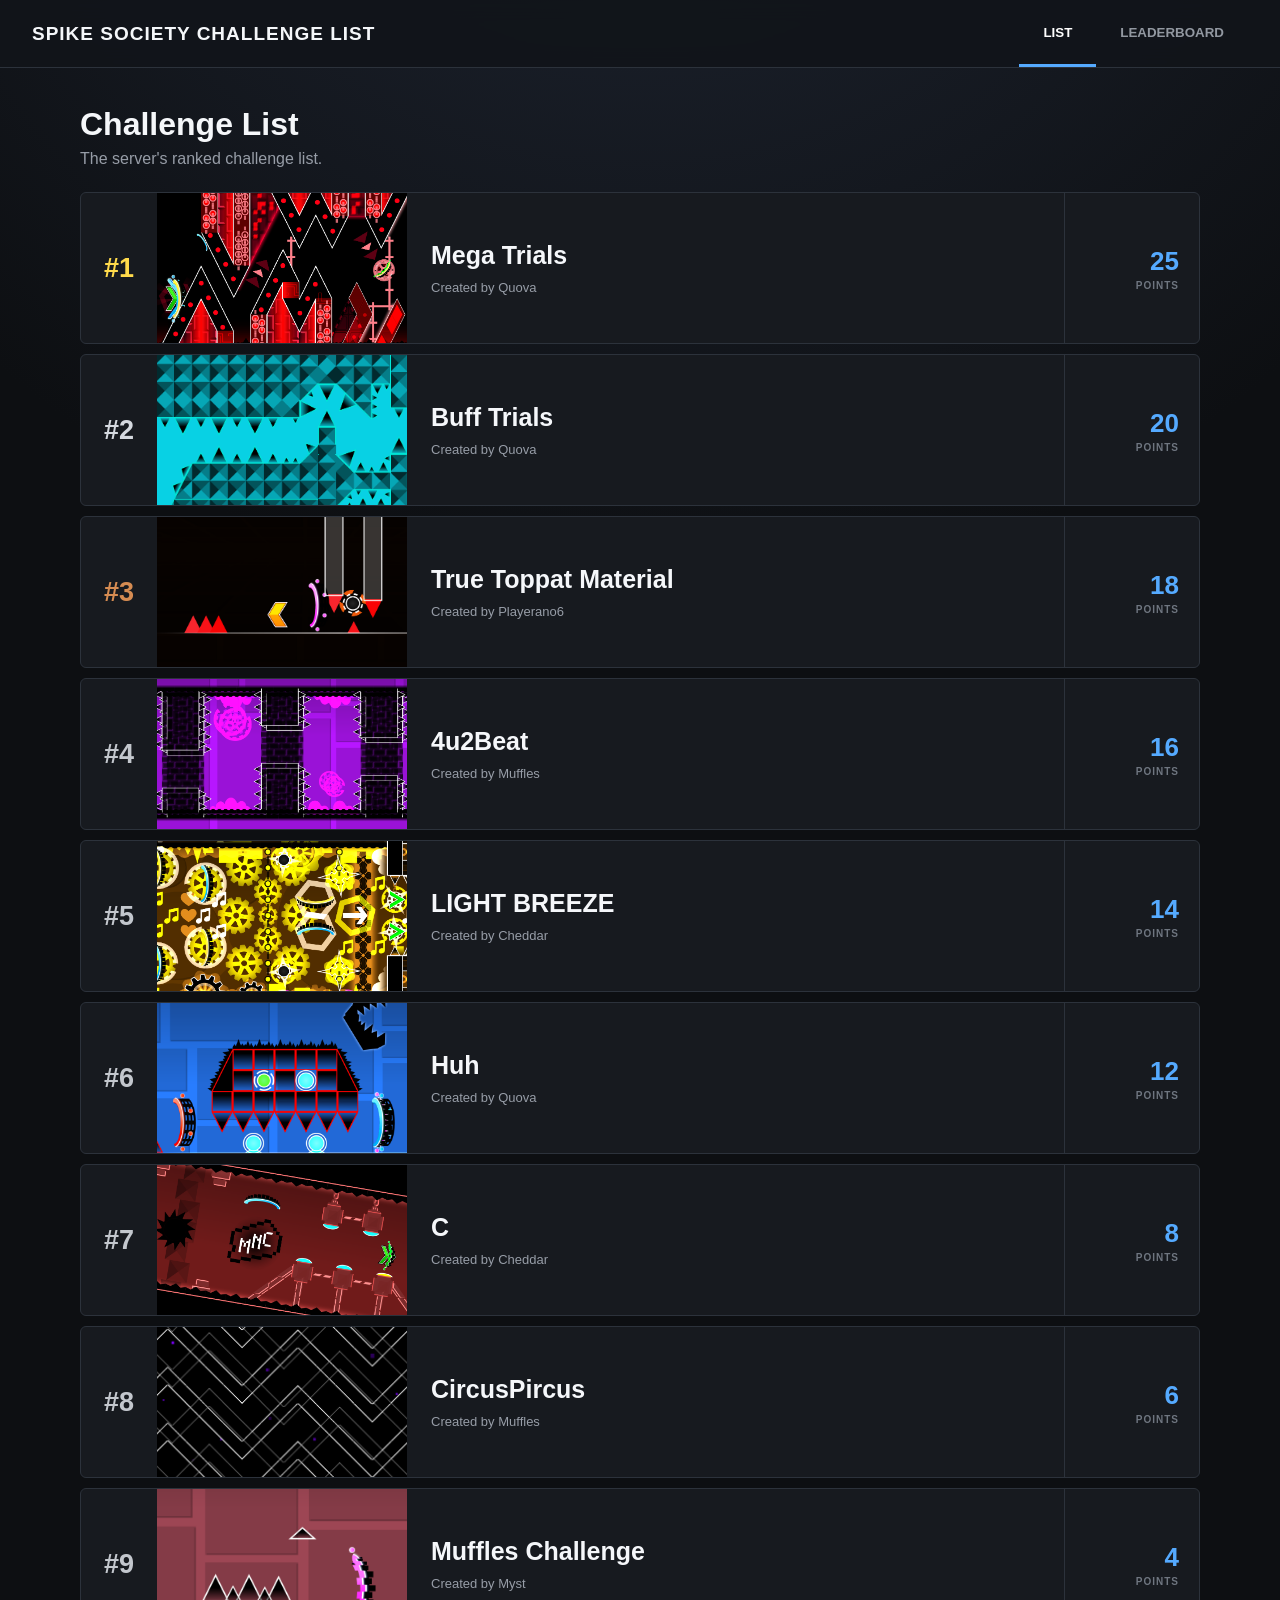
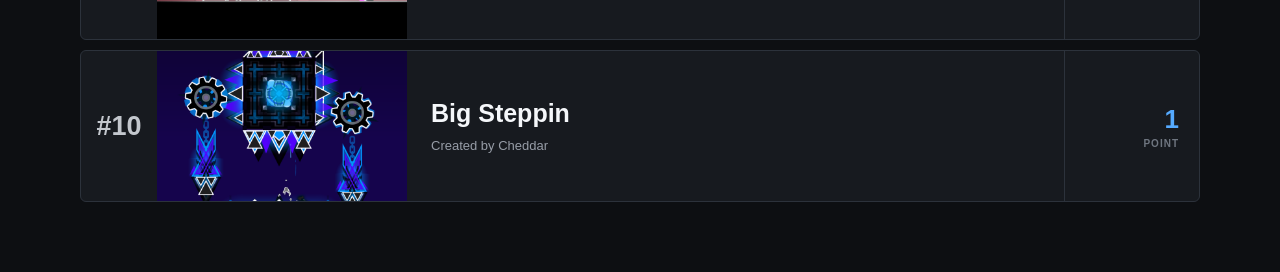
==== index.html @ 2d54a927 "loll" ====
<!DOCTYPE html>
<html lang="en">
<head>
  <meta charset="UTF-8">
  <meta name="viewport" content="width=device-width, initial-scale=1.0">
  <title>Spike Society Challenge List</title>
  <link rel="stylesheet" href="style.css">
</head>
<body>
<header class="topbar">
  <div class="brand">SPIKE SOCIETY CHALLENGE LIST</div>
  <nav class="tabs">
    <button class="nav-button active" data-page="list">LIST</button>
    <button class="nav-button" data-page="leaderboard">LEADERBOARD</button>
  </nav>
</header>
<main>
  <section id="list-page" class="page active-page">
    <div class="page-header">
      <h1>Challenge List</h1>
      <p>The server's ranked challenge list.</p>
    </div>
    <div id="level-list"></div>
  </section>
  <section id="leaderboard-page" class="page">
    <div class="page-header">
      <h1>Leaderboard</h1>
      <p>Points are calculated automatically from completed challenges.</p>
    </div>
    <div id="player-list" class="leaderboard"></div>
  </section>
</main>
<script src="script.js"></script>
</body>
</html>
---- style.css ----
*{box-sizing:border-box}
:root{--background:#0d0f12;--panel:#171a1f;--panel-hover:#1e2229;--panel-light:#20242b;--border:#2c323b;--border-light:#3a414c;--text:#f5f7fa;--muted:#979da7;--muted-dark:#6f7680;--blue:#55aaff;--gold:#ffda4b;--silver:#d5d9df;--bronze:#d68c52}
html{min-height:100%;background:var(--background)}
body{margin:0;min-height:100vh;color:var(--text);background:radial-gradient(circle at 50% -20%,#202735 0,transparent 42%),var(--background);font-family:Arial,Helvetica,sans-serif}
.topbar{height:68px;padding:0 32px;position:sticky;top:0;z-index:100;display:flex;align-items:center;justify-content:space-between;background:rgba(18,21,26,.97);border-bottom:1px solid var(--border);backdrop-filter:blur(10px)}
.brand{font-size:19px;font-weight:900;letter-spacing:1px}
.tabs{height:100%;display:flex}
.nav-button{height:100%;padding:0 24px;border:0;border-bottom:3px solid transparent;background:transparent;color:#9298a1;font-weight:800;cursor:pointer}
.nav-button:hover{color:#fff}.nav-button.active{color:#fff;border-bottom-color:var(--blue)}
main{width:min(1120px,calc(100% - 30px));margin:0 auto;padding:38px 0 60px}
.page{display:none}.page.active-page{display:block}
.page-header{margin:0 0 24px}.page-header h1{margin:0;font-size:32px}.page-header p{margin:7px 0 0;color:var(--muted)}

.level-card{min-height:150px;margin-bottom:10px;display:grid;grid-template-columns:76px 250px minmax(0,1fr) 135px;align-items:stretch;overflow:hidden;border:1px solid var(--border);border-radius:6px;background:var(--panel);color:inherit;text-decoration:none;transition:transform .12s ease,background .12s ease,border-color .12s ease}
.level-card:hover{transform:translateX(3px);background:var(--panel-hover);border-color:var(--border-light)}
.level-rank{display:flex;align-items:center;justify-content:center;font-size:27px;font-weight:900;color:#c3c7cd}
.level-card.rank-1 .level-rank{color:var(--gold)}.level-card.rank-2 .level-rank{color:var(--silver)}.level-card.rank-3 .level-rank{color:var(--bronze)}
.level-image-wrap{width:250px;height:150px;background:#090a0c;overflow:hidden}
.level-image{width:100%;height:100%;display:block;object-fit:cover;object-position:center}
.level-info{min-width:0;padding:20px 24px;display:flex;flex-direction:column;justify-content:center}
.level-name{margin-bottom:10px;font-size:25px;font-weight:900;overflow-wrap:anywhere}
.level-creator{color:var(--muted);font-size:13px}
.level-side{padding:18px 20px;display:flex;align-items:center;justify-content:flex-end;border-left:1px solid var(--border)}
.level-points{text-align:right;color:var(--blue);font-size:26px;font-weight:900}
.level-points span{display:block;margin-top:3px;color:var(--muted-dark);font-size:10px;letter-spacing:1px}

.leaderboard{overflow:hidden;border:1px solid var(--border);border-radius:6px}
.player-card{min-height:76px;padding:0 24px;display:grid;grid-template-columns:78px 1fr auto;gap:12px;align-items:center;background:var(--panel);border-bottom:1px solid var(--border)}
.player-card:last-child{border-bottom:0}.player-card:hover{background:var(--panel-hover)}
.player-rank{font-size:22px;font-weight:900;color:#adb2ba}
.player-card:nth-child(1) .player-rank{color:var(--gold)}.player-card:nth-child(2) .player-rank{color:var(--silver)}.player-card:nth-child(3) .player-rank{color:var(--bronze)}
.player-name{font-size:19px;font-weight:800}.player-points{color:var(--blue);font-size:17px;font-weight:900}

.back-arrow{width:44px;height:44px;display:flex;align-items:center;justify-content:center;border:1px solid var(--border);border-radius:50%;color:white;background:var(--panel);text-decoration:none;font-size:26px;font-weight:700;transition:background .15s,transform .15s,border-color .15s}
.back-arrow:hover{background:var(--panel-light);border-color:var(--border-light);transform:translateX(-2px)}
.detail-brand{position:absolute;left:50%;transform:translateX(-50%)}.header-spacer{width:44px}

.detail-hero{min-height:160px;display:grid;grid-template-columns:80px 260px minmax(0,1fr) 135px;align-items:stretch;margin-bottom:14px;overflow:hidden;background:var(--panel);border:1px solid var(--border);border-radius:7px}
.detail-rank{display:flex;align-items:center;justify-content:center;font-size:31px;font-weight:900;color:#c3c7cd}
.detail-thumbnail-wrap{width:260px;height:160px;overflow:hidden;background:#08090b}.detail-thumbnail{width:100%;height:100%;display:block;object-fit:cover;object-position:center}
.detail-title-area{min-width:0;padding:24px 26px;display:flex;flex-direction:column;justify-content:center}.detail-title-area h1{margin:0;font-size:31px;overflow-wrap:anywhere}
.detail-creator{margin-top:9px;color:var(--muted);font-size:14px}.detail-creator strong{color:#d7dbe1}
.detail-points{padding:20px;display:flex;flex-direction:column;align-items:flex-end;justify-content:center;border-left:1px solid var(--border);color:var(--blue);font-size:30px;font-weight:900}
.detail-points span{margin-top:4px;color:var(--muted-dark);font-size:10px;letter-spacing:1px}

.detail-grid{display:grid;grid-template-columns:minmax(0,1.8fr) minmax(260px,.75fr);gap:14px}
.video-panel,.info-panel,.victors-panel{background:var(--panel);border:1px solid var(--border);border-radius:7px;overflow:hidden}
.panel-title{min-height:50px;padding:0 18px;display:flex;align-items:center;border-bottom:1px solid var(--border);color:#b6bbc3;font-size:12px;font-weight:900;letter-spacing:1.1px}
.verification-video{position:relative;width:100%;aspect-ratio:16/9;background:#000}
.verification-video iframe{position:absolute;inset:0;width:100%;height:100%;border:0}
.verification-video.no-video{display:flex;align-items:center;justify-content:center;text-align:center;color:var(--muted)}
.verification-video.no-video strong{display:block;color:#c6cad0;font-size:18px}.verification-video.no-video span{display:block;margin-top:7px;font-size:12px}
.youtube-button{min-height:48px;display:flex;align-items:center;justify-content:center;background:#1f232a;color:#ff6565;text-decoration:none;font-size:12px;font-weight:900;letter-spacing:.6px;border-top:1px solid var(--border)}
.youtube-button:hover{background:#272c34}

.info-row{padding:17px 18px;border-bottom:1px solid #292e35}.info-row:last-child{border-bottom:0}
.info-label{margin-bottom:6px;color:var(--muted-dark);font-size:10px;font-weight:900;letter-spacing:1px}
.info-value{color:#e6e9ed;font-size:16px;font-weight:700}.level-id-value{font-family:Consolas,Monaco,monospace}.blue-value{color:var(--blue)}

.victors-panel{margin-top:14px}.victors-title{justify-content:space-between}
.victor-count{min-width:26px;height:26px;padding:0 8px;display:inline-flex;align-items:center;justify-content:center;border-radius:20px;background:#242a32;color:var(--blue);font-size:12px}
.victor-row{min-height:62px;padding:0 20px;display:grid;grid-template-columns:56px 1fr;align-items:center;border-bottom:1px solid #292e35}
.victor-row:last-child{border-bottom:0}.victor-row:hover{background:var(--panel-hover)}
.victor-rank{color:var(--muted);font-size:14px;font-weight:800}.victor-name{font-size:16px;font-weight:700}.no-victors{padding:25px;color:var(--muted)}
.loading-message{padding:30px;color:var(--muted);text-align:center}.error-message{padding:20px;color:#ff98a5;background:#391b21;border:1px solid #6c3039;border-radius:6px}.error-message a{color:white}

@media (max-width:760px){
  .topbar{padding:0 14px}.brand{font-size:13px}.detail-brand{font-size:12px}.nav-button{padding:0 11px;font-size:12px}
  main{width:min(100% - 18px,1120px);padding-top:24px}
  .level-card{min-height:105px;grid-template-columns:48px 125px minmax(0,1fr)}
  .level-rank{font-size:18px}.level-image-wrap{width:125px;height:105px}.level-info{padding:10px 12px}.level-name{margin-bottom:6px;font-size:17px}.level-creator{font-size:11px}
  .level-side{grid-column:1/-1;min-height:42px;padding:7px 12px;border-left:0;border-top:1px solid var(--border)}.level-points{font-size:15px}.level-points span{display:inline;margin-left:4px}
  .player-card{grid-template-columns:52px 1fr auto;padding:0 12px}
  .detail-hero{grid-template-columns:48px 125px minmax(0,1fr);min-height:110px}
  .detail-rank{font-size:19px}.detail-thumbnail-wrap{width:125px;height:110px}.detail-title-area{padding:10px 12px}.detail-title-area h1{font-size:19px}.detail-creator{font-size:11px}
  .detail-points{grid-column:1/-1;min-height:48px;padding:8px 14px;flex-direction:row;gap:6px;align-items:center;justify-content:flex-end;border-left:0;border-top:1px solid var(--border);font-size:17px}.detail-points span{margin:0}
  .detail-grid{grid-template-columns:1fr}.victor-row{grid-template-columns:48px 1fr}
}
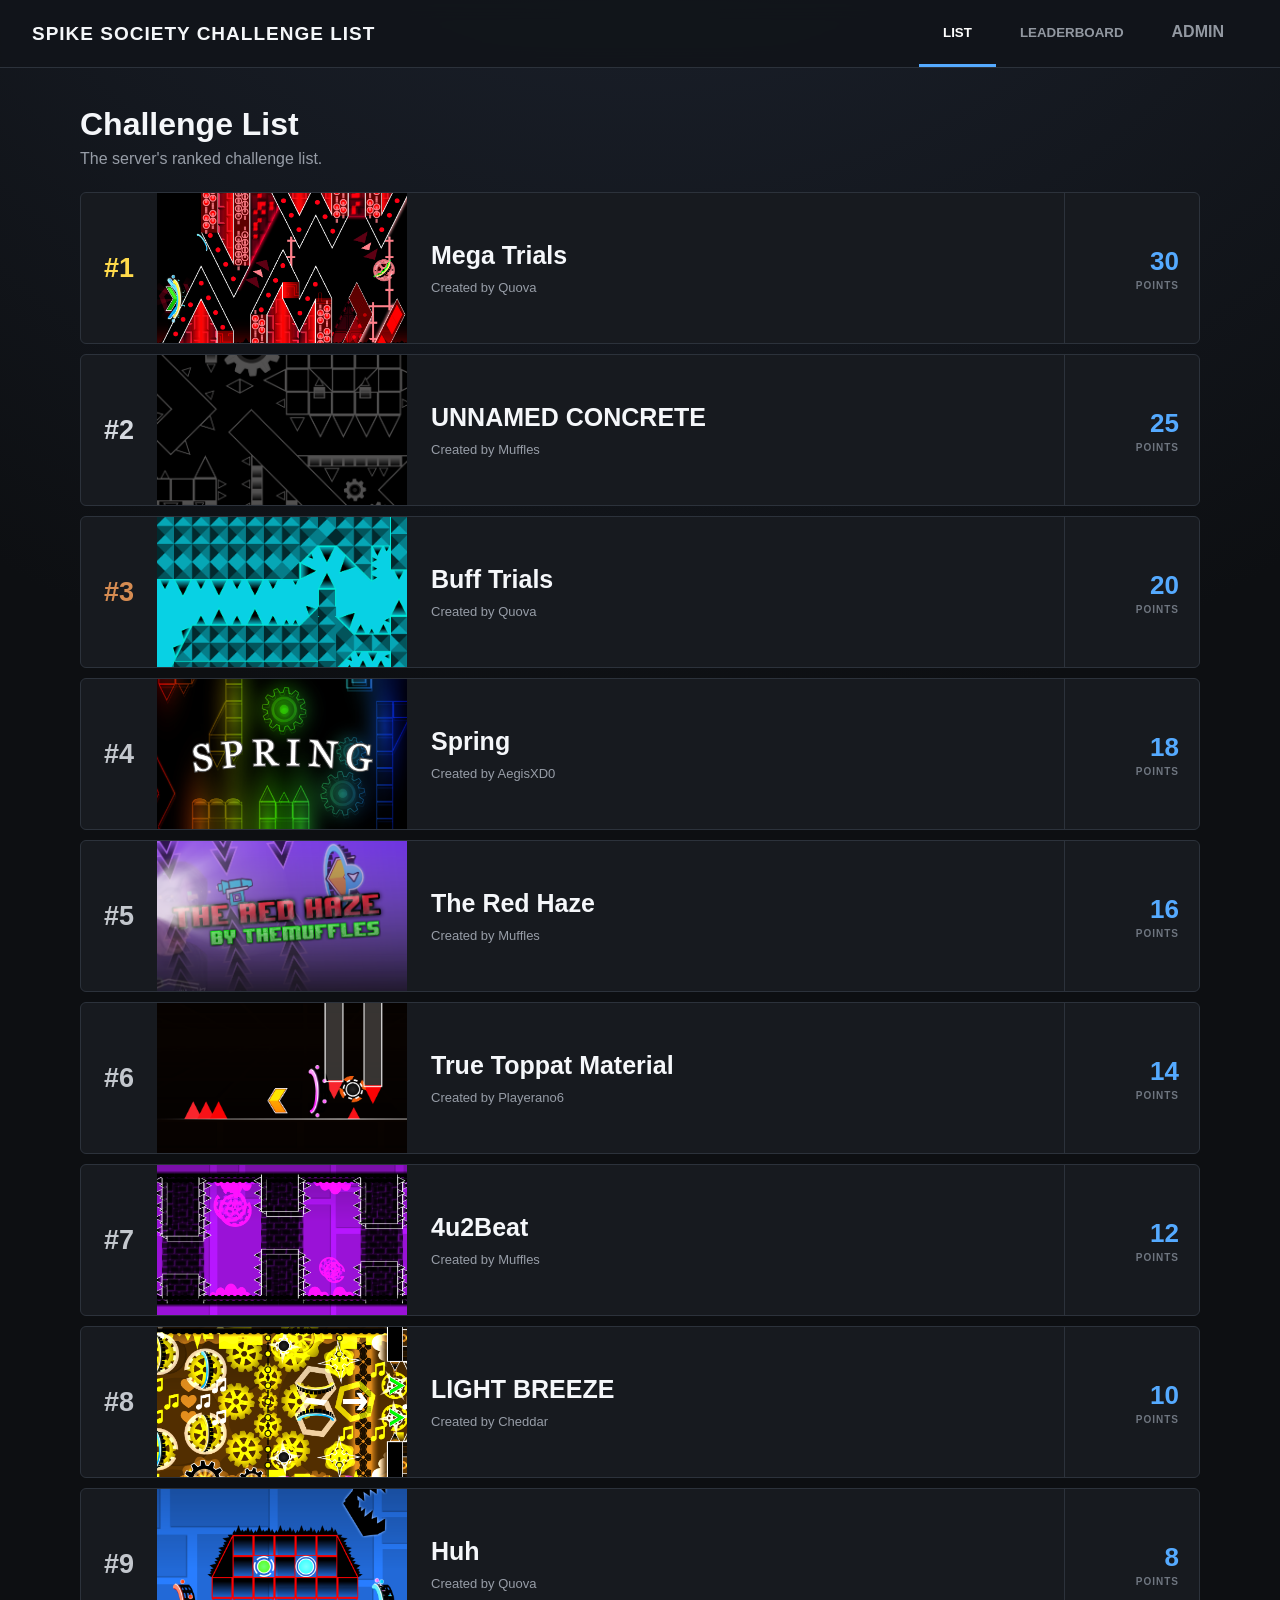
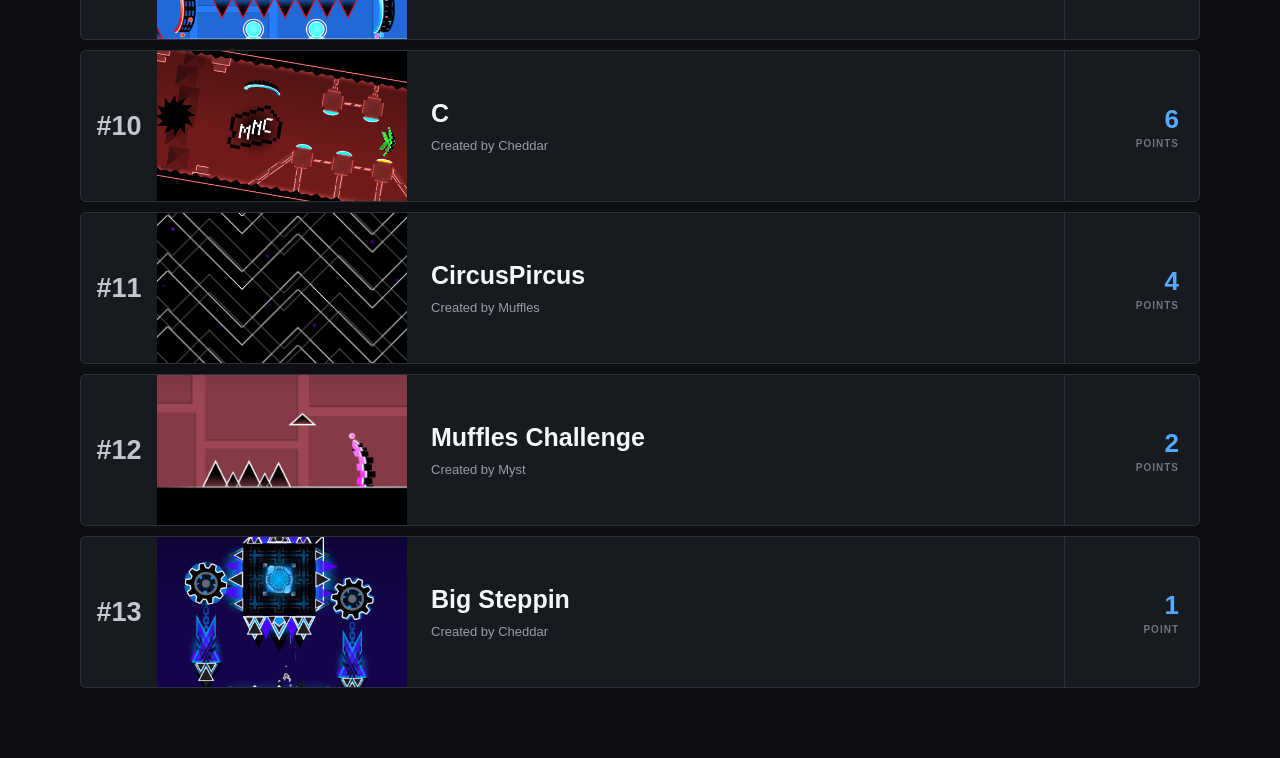
==== commit ea846d2e: "xdd" ====
--- a/index.html
+++ b/index.html
@@ -12,6 +12,7 @@
   <nav class="tabs">
     <button class="nav-button active" data-page="list">LIST</button>
     <button class="nav-button" data-page="leaderboard">LEADERBOARD</button>
+    <a class="nav-button admin-nav" href="admin.html">ADMIN</a>
   </nav>
 </header>
 <main>
--- a/style.css
+++ b/style.css
@@ -77,3 +77,5 @@
   .detail-points{grid-column:1/-1;min-height:48px;padding:8px 14px;flex-direction:row;gap:6px;align-items:center;justify-content:flex-end;border-left:0;border-top:1px solid var(--border);font-size:17px}.detail-points span{margin:0}
   .detail-grid{grid-template-columns:1fr}.victor-row{grid-template-columns:48px 1fr}
 }
+
+.admin-nav{display:flex;align-items:center;text-decoration:none}.admin-nav:hover{color:#fff}
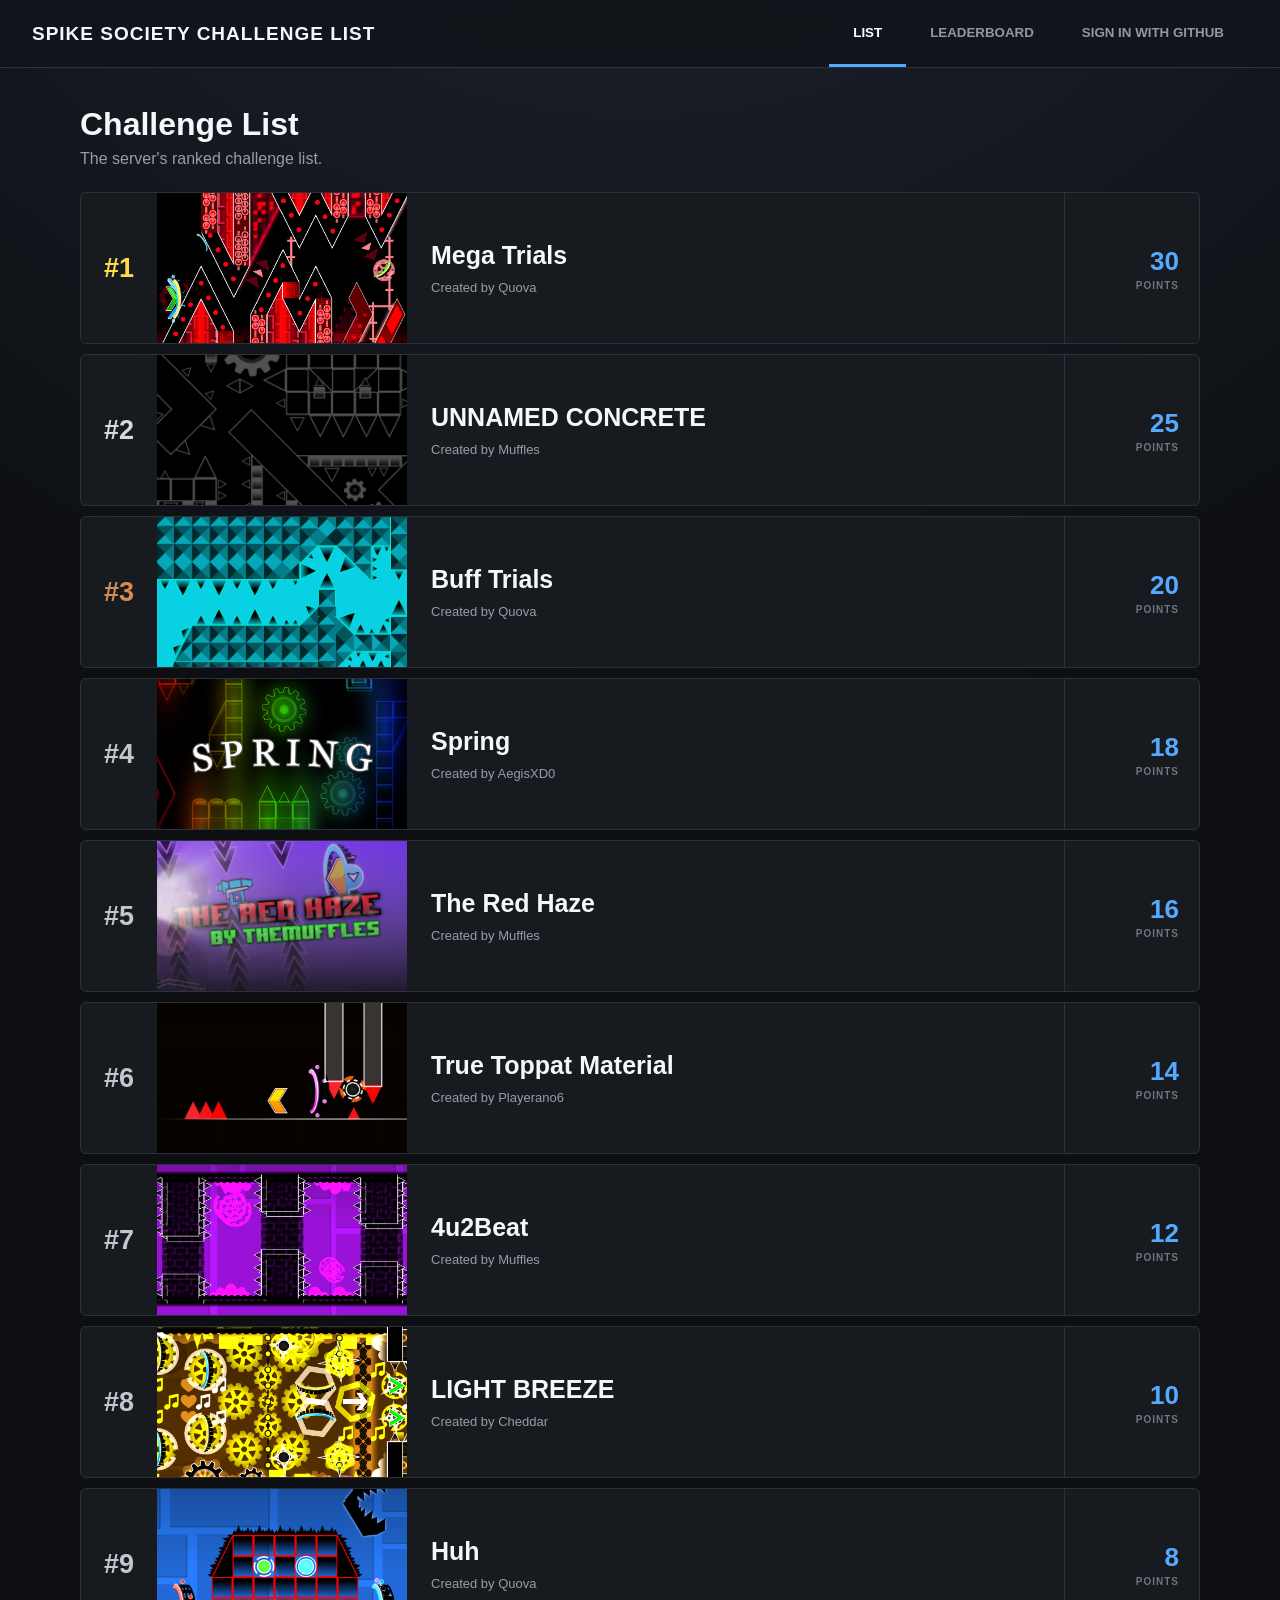
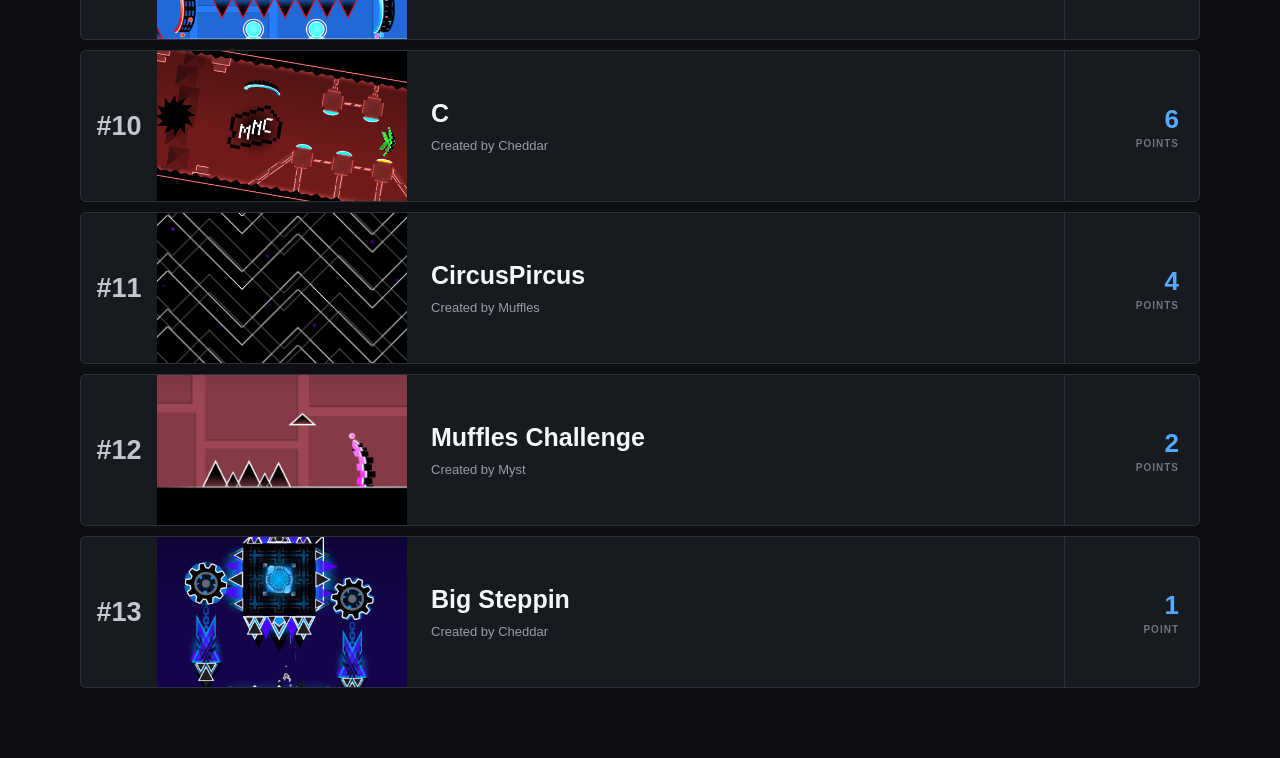
==== commit d22a13da: "xdd22" ====
--- a/index.html
+++ b/index.html
@@ -12,7 +12,7 @@
   <nav class="tabs">
     <button class="nav-button active" data-page="list">LIST</button>
     <button class="nav-button" data-page="leaderboard">LEADERBOARD</button>
-    <a class="nav-button admin-nav" href="admin.html">ADMIN</a>
+    <button id="mod-auth-button" class="nav-button admin-nav" type="button">SIGN IN WITH GITHUB</button>
   </nav>
 </header>
 <main>
@@ -31,6 +31,8 @@
     <div id="player-list" class="leaderboard"></div>
   </section>
 </main>
+<script src="auth-config.js"></script>
+<script src="auth.js"></script>
 <script src="script.js"></script>
 </body>
 </html>
--- a/style.css
+++ b/style.css
@@ -79,3 +79,6 @@
 }
 
 .admin-nav{display:flex;align-items:center;text-decoration:none}.admin-nav:hover{color:#fff}
+.mod-user{display:flex;align-items:center;gap:8px}
+.mod-avatar{width:24px;height:24px;border-radius:50%;border:1px solid var(--border-light)}
+.mod-denied{color:#ff98a5!important}
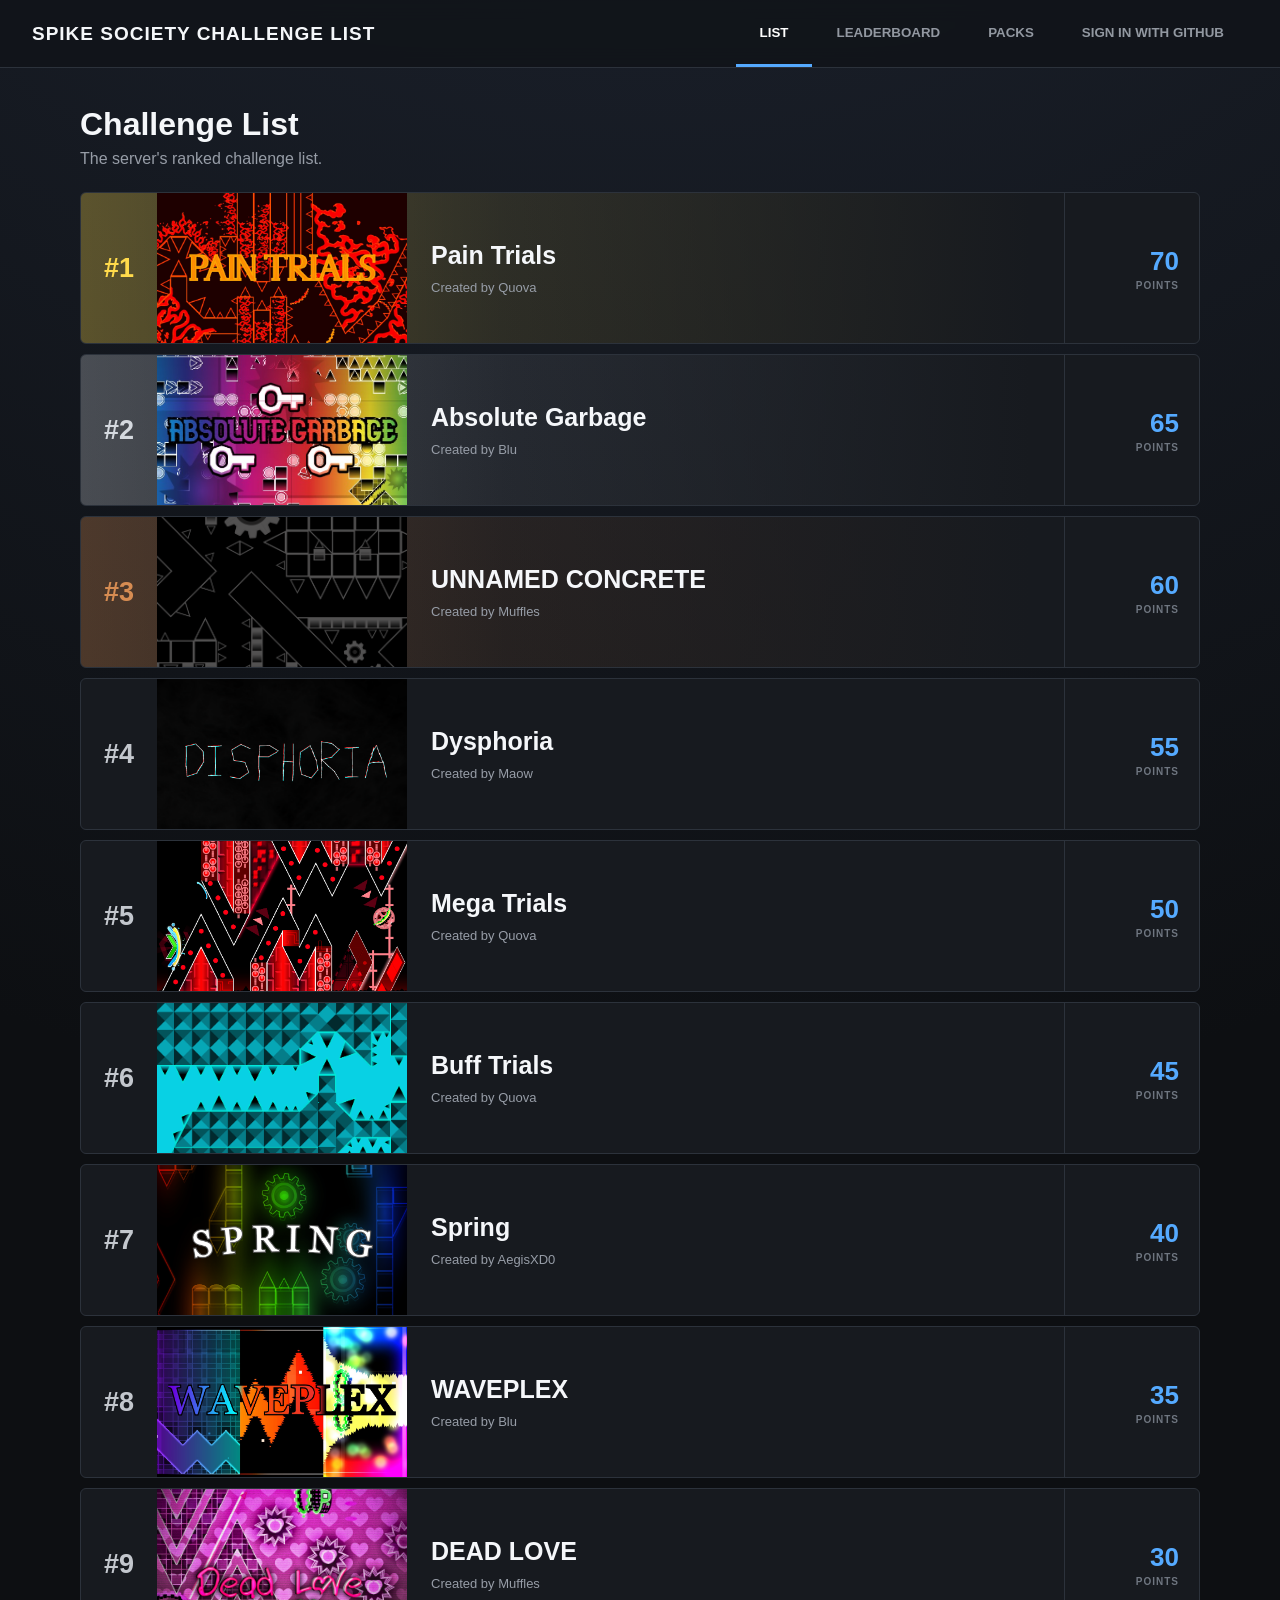
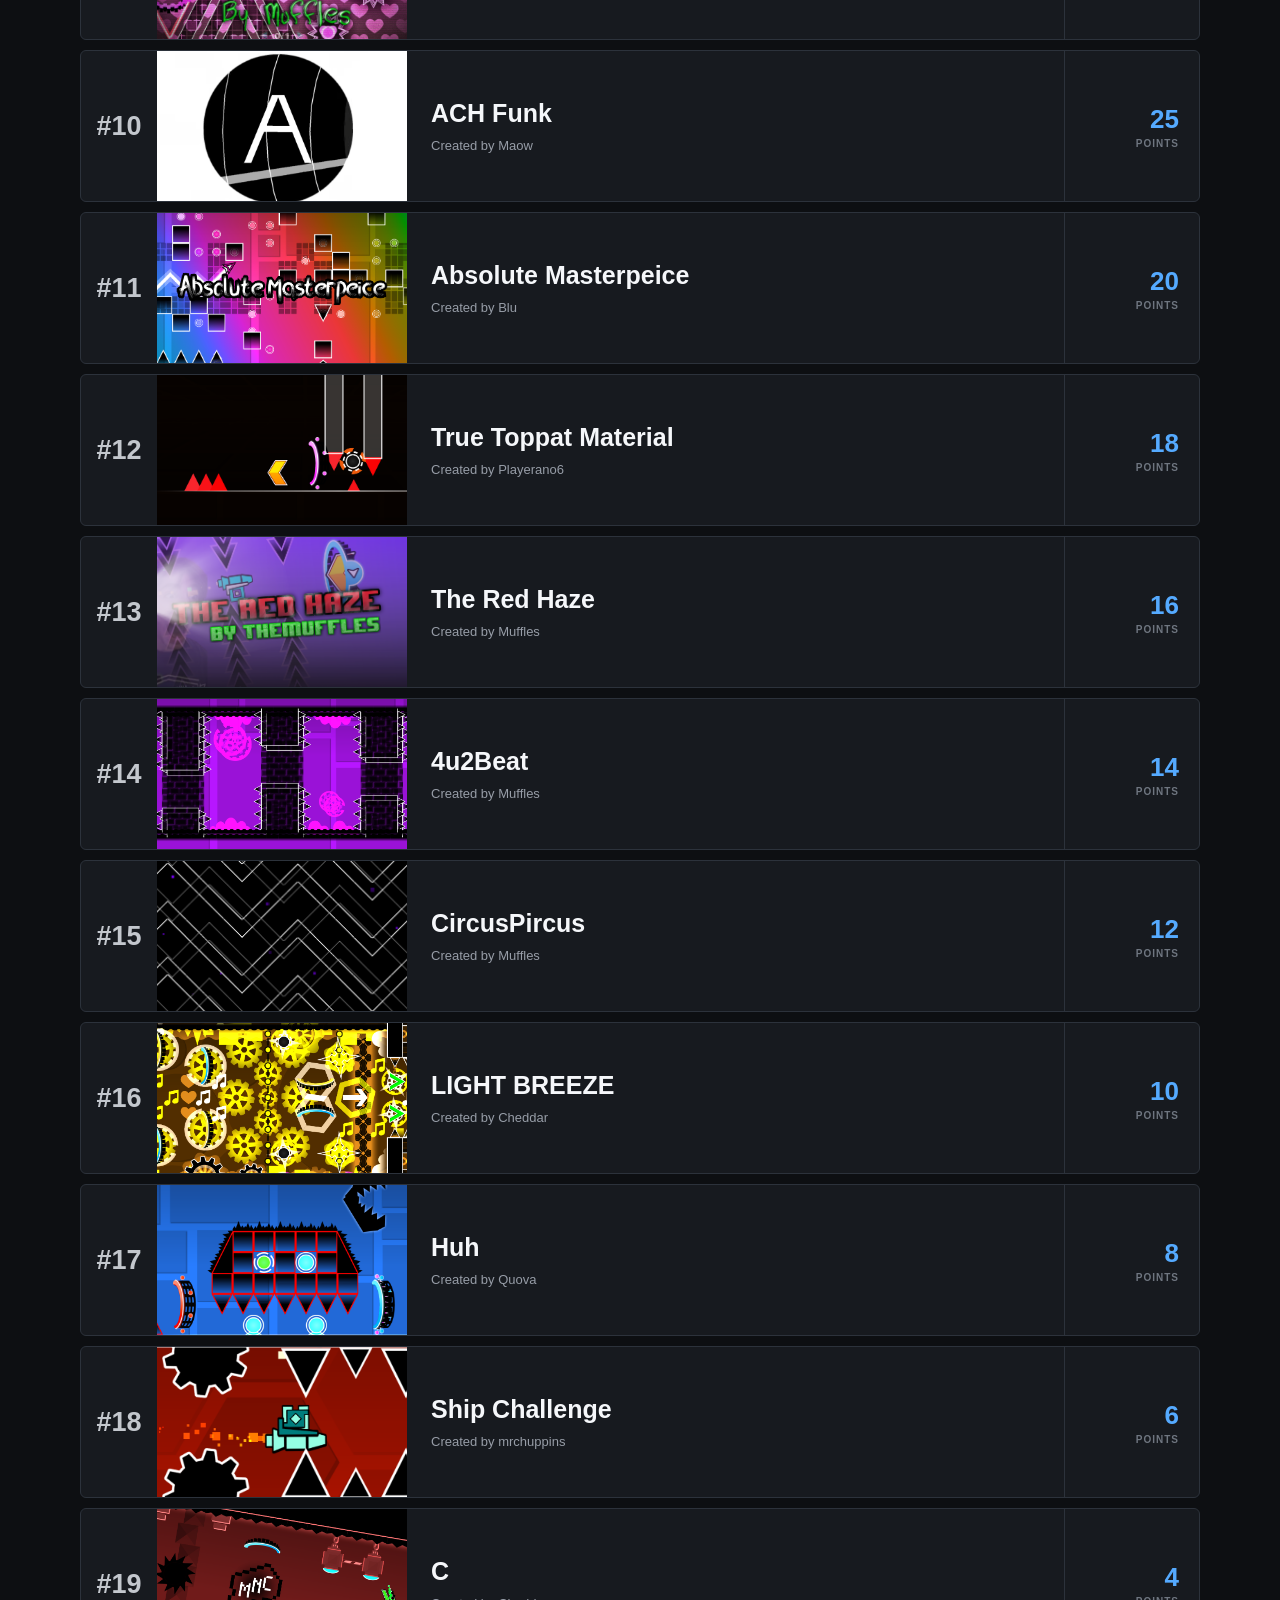
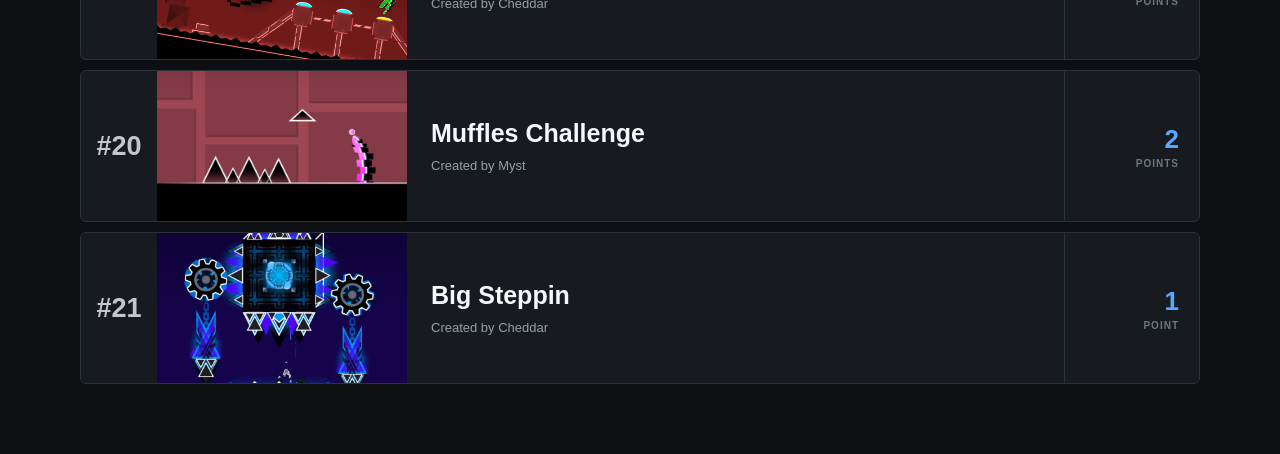
==== commit 5733e8e6: "full update" ====
--- a/index.html
+++ b/index.html
@@ -12,7 +12,8 @@
   <nav class="tabs">
     <button class="nav-button active" data-page="list">LIST</button>
     <button class="nav-button" data-page="leaderboard">LEADERBOARD</button>
-    <button id="mod-auth-button" class="nav-button admin-nav" type="button">SIGN IN WITH GITHUB</button>
+    <button class="nav-button" data-page="packs">PACKS</button>
+    <span id="auth-nav-slot" class="auth-nav-slot"></span>
   </nav>
 </header>
 <main>
@@ -30,8 +31,11 @@
     </div>
     <div id="player-list" class="leaderboard"></div>
   </section>
+  <section id="packs-page" class="page">
+    <div class="page-header"><h1>Challenge Packs</h1><p>Collections of ranked challenges.</p></div>
+    <div id="pack-list" class="pack-list"></div>
+  </section>
 </main>
-<script src="auth-config.js"></script>
 <script src="auth.js"></script>
 <script src="script.js"></script>
 </body>
--- a/style.css
+++ b/style.css
@@ -13,6 +13,9 @@
 .page-header{margin:0 0 24px}.page-header h1{margin:0;font-size:32px}.page-header p{margin:7px 0 0;color:var(--muted)}
 
 .level-card{min-height:150px;margin-bottom:10px;display:grid;grid-template-columns:76px 250px minmax(0,1fr) 135px;align-items:stretch;overflow:hidden;border:1px solid var(--border);border-radius:6px;background:var(--panel);color:inherit;text-decoration:none;transition:transform .12s ease,background .12s ease,border-color .12s ease}
+.level-card.rank-1{background:linear-gradient(90deg,rgba(255,218,75,.30) 0%,rgba(255,218,75,.10) 38%,var(--panel) 85%)}
+.level-card.rank-2{background:linear-gradient(90deg,rgba(213,217,223,.28) 0%,rgba(213,217,223,.09) 38%,var(--panel) 85%)}
+.level-card.rank-3{background:linear-gradient(90deg,rgba(214,140,82,.30) 0%,rgba(214,140,82,.10) 38%,var(--panel) 85%)}
 .level-card:hover{transform:translateX(3px);background:var(--panel-hover);border-color:var(--border-light)}
 .level-rank{display:flex;align-items:center;justify-content:center;font-size:27px;font-weight:900;color:#c3c7cd}
 .level-card.rank-1 .level-rank{color:var(--gold)}.level-card.rank-2 .level-rank{color:var(--silver)}.level-card.rank-3 .level-rank{color:var(--bronze)}
@@ -79,6 +82,9 @@
 }
 
 .admin-nav{display:flex;align-items:center;text-decoration:none}.admin-nav:hover{color:#fff}
-.mod-user{display:flex;align-items:center;gap:8px}
-.mod-avatar{width:24px;height:24px;border-radius:50%;border:1px solid var(--border-light)}
-.mod-denied{color:#ff98a5!important}
+.auth-nav-slot{height:100%;display:flex;align-items:stretch}.auth-user{display:flex;align-items:center;gap:8px}.auth-avatar{width:24px;height:24px;border-radius:50%;object-fit:cover}.auth-button{white-space:nowrap}.mod-nav{display:flex;align-items:center;text-decoration:none}
+@media(max-width:700px){.auth-user{font-size:0;gap:0}.auth-avatar{width:26px;height:26px}.auth-button{font-size:10px;padding:0 8px}}
+
+/* Packs */
+.pack-list{display:grid;gap:12px}.pack-card{--pack-color:#55aaff;--pack-end:#55aaff;min-height:110px;display:flex;align-items:center;gap:22px;padding:22px 25px;border:1px solid var(--border-light);border-left:6px solid var(--pack-color);border-radius:7px;background:linear-gradient(95deg,color-mix(in srgb,var(--pack-color) 38%,#171a1f),color-mix(in srgb,var(--pack-end) 20%,#171a1f) 68%,#171a1f);color:var(--text);text-decoration:none;transition:transform .15s,border-color .15s}.pack-card:hover{transform:translateX(4px);border-color:var(--pack-color)}.pack-position{font-size:25px;font-weight:900;color:var(--pack-color)}.pack-card-info{display:flex;flex-direction:column;gap:8px;flex:1}.pack-card-info strong{font-size:23px}.pack-card-info small{color:#b9c0c9;font-size:11px;font-weight:900;letter-spacing:1px}.pack-arrow{font-size:26px}.pack-detail-header{padding:28px;margin-bottom:18px;border-radius:8px;border-left:7px solid var(--pack-color);background:linear-gradient(95deg,color-mix(in srgb,var(--pack-color) 42%,#171a1f),color-mix(in srgb,var(--pack-end) 22%,#171a1f),#171a1f)}.pack-detail-header h1{margin:0 0 8px;font-size:32px}.pack-detail-header p{margin:0;color:#c4cad2}.pack-level{display:grid;grid-template-columns:70px 115px 1fr auto;gap:16px;align-items:center;padding:12px 16px;margin-bottom:10px;border:1px solid var(--border);border-radius:7px;background:var(--panel);color:inherit;text-decoration:none}.pack-level:hover{background:var(--panel-hover)}.pack-level img{width:115px;height:70px;object-fit:cover;border-radius:4px}.pack-level-name{font-size:19px;font-weight:900}.pack-level-meta{font-size:12px;color:var(--muted);margin-top:5px}.pack-level-number{font-weight:900;color:var(--blue)}.pack-tag-list{display:flex;flex-wrap:wrap;gap:8px;padding:16px}.pack-tag{padding:10px 14px;border:1px solid var(--pack-color);border-radius:6px;color:var(--text);background:color-mix(in srgb,var(--pack-color) 24%,#171a1f);text-decoration:none;font-weight:800}.pack-tag:hover{background:color-mix(in srgb,var(--pack-color) 40%,#171a1f)}
+@media(max-width:700px){.pack-card{padding:15px;gap:12px}.pack-card-info strong{font-size:18px}.pack-level{grid-template-columns:35px 75px 1fr;gap:9px;padding:9px}.pack-level img{width:75px;height:60px}.pack-level-name{font-size:15px}.pack-level .pack-level-number:last-child{display:none}}
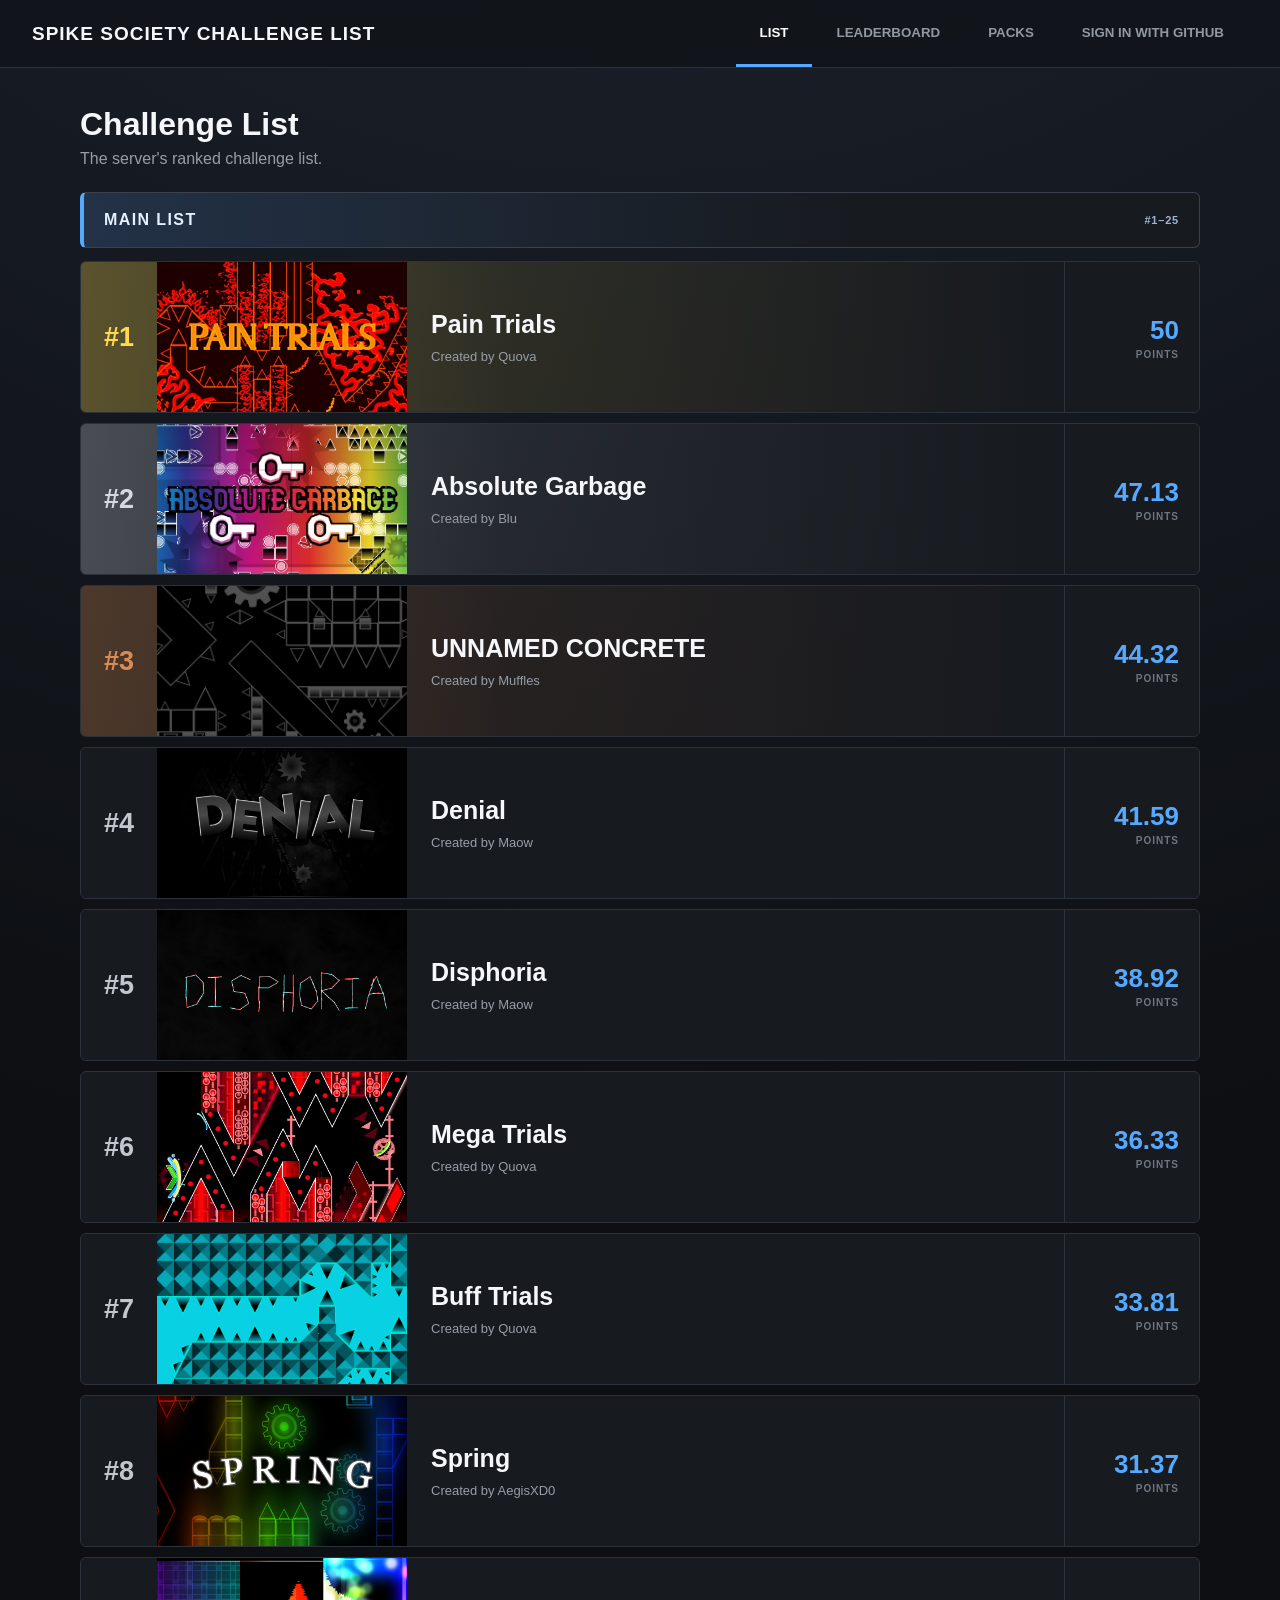
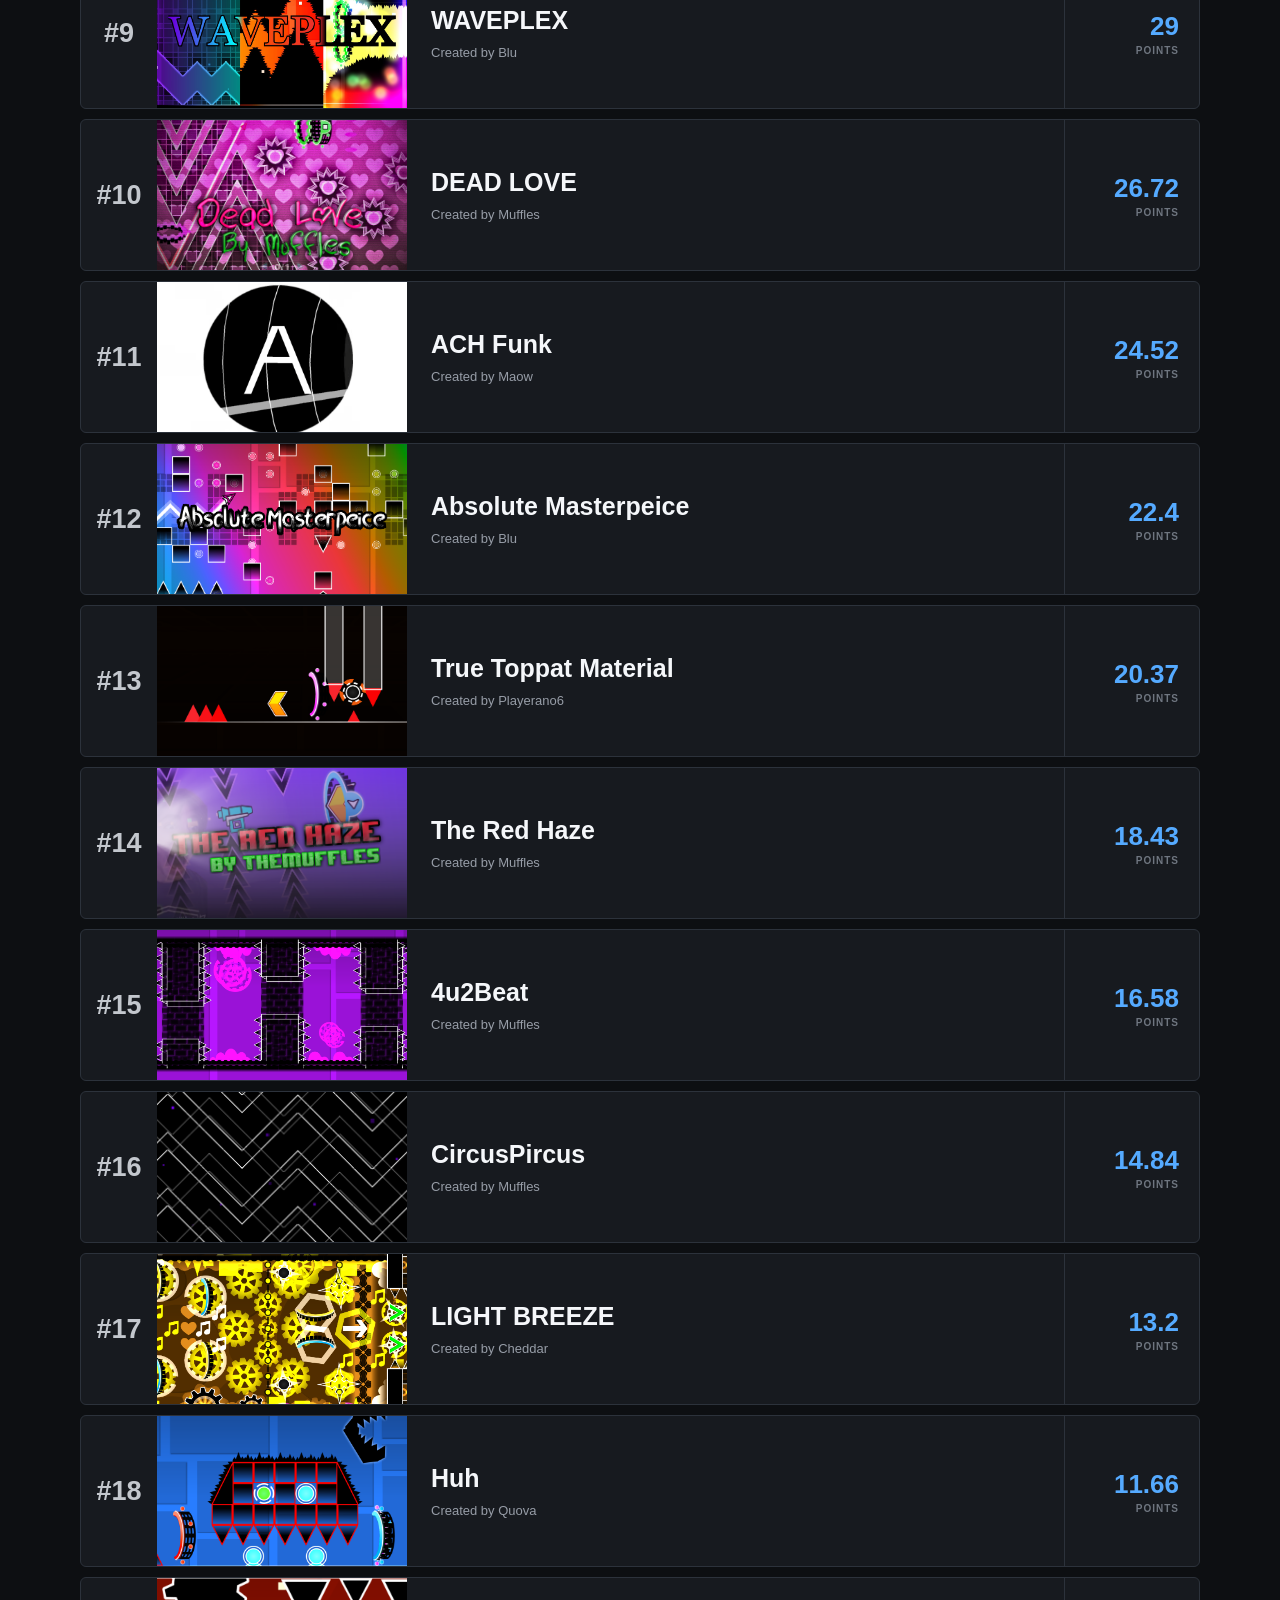
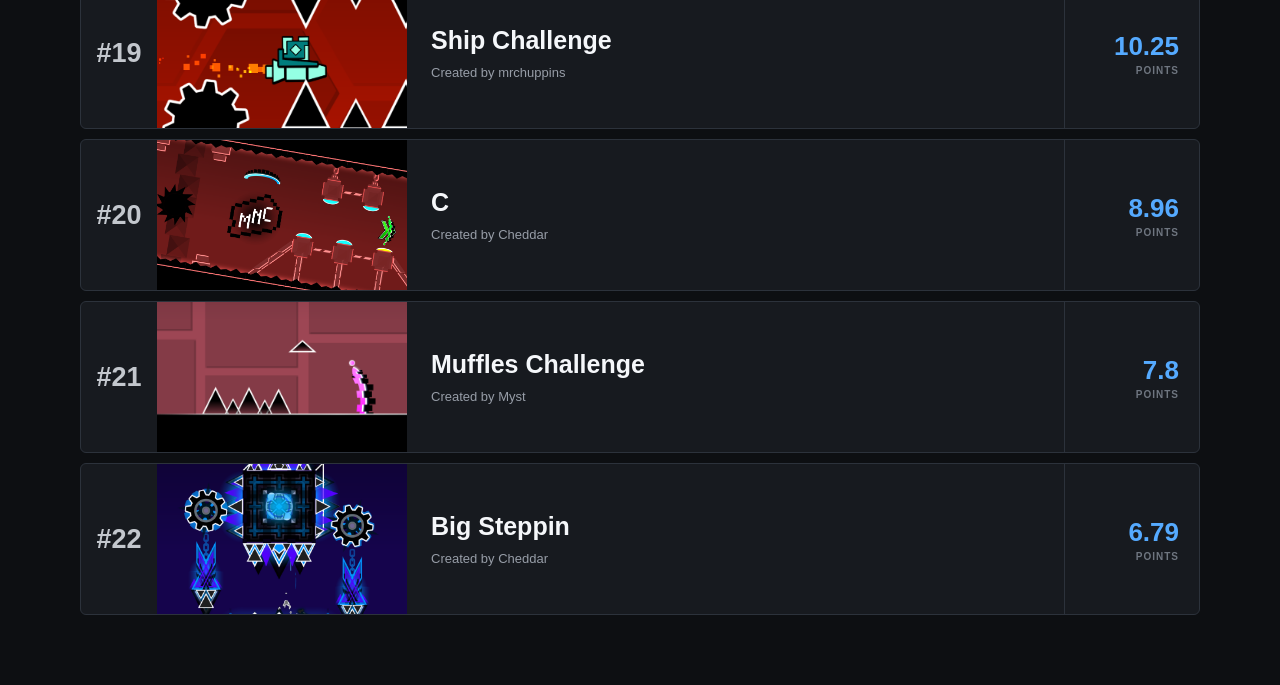
==== commit 5c5e15ea: "uwu" ====
--- a/index.html
+++ b/index.html
@@ -37,6 +37,7 @@
   </section>
 </main>
 <script src="auth.js"></script>
+<script src="points.js"></script>
 <script src="script.js"></script>
 </body>
 </html>
--- a/style.css
+++ b/style.css
@@ -88,3 +88,53 @@
 /* Packs */
 .pack-list{display:grid;gap:12px}.pack-card{--pack-color:#55aaff;--pack-end:#55aaff;min-height:110px;display:flex;align-items:center;gap:22px;padding:22px 25px;border:1px solid var(--border-light);border-left:6px solid var(--pack-color);border-radius:7px;background:linear-gradient(95deg,color-mix(in srgb,var(--pack-color) 38%,#171a1f),color-mix(in srgb,var(--pack-end) 20%,#171a1f) 68%,#171a1f);color:var(--text);text-decoration:none;transition:transform .15s,border-color .15s}.pack-card:hover{transform:translateX(4px);border-color:var(--pack-color)}.pack-position{font-size:25px;font-weight:900;color:var(--pack-color)}.pack-card-info{display:flex;flex-direction:column;gap:8px;flex:1}.pack-card-info strong{font-size:23px}.pack-card-info small{color:#b9c0c9;font-size:11px;font-weight:900;letter-spacing:1px}.pack-arrow{font-size:26px}.pack-detail-header{padding:28px;margin-bottom:18px;border-radius:8px;border-left:7px solid var(--pack-color);background:linear-gradient(95deg,color-mix(in srgb,var(--pack-color) 42%,#171a1f),color-mix(in srgb,var(--pack-end) 22%,#171a1f),#171a1f)}.pack-detail-header h1{margin:0 0 8px;font-size:32px}.pack-detail-header p{margin:0;color:#c4cad2}.pack-level{display:grid;grid-template-columns:70px 115px 1fr auto;gap:16px;align-items:center;padding:12px 16px;margin-bottom:10px;border:1px solid var(--border);border-radius:7px;background:var(--panel);color:inherit;text-decoration:none}.pack-level:hover{background:var(--panel-hover)}.pack-level img{width:115px;height:70px;object-fit:cover;border-radius:4px}.pack-level-name{font-size:19px;font-weight:900}.pack-level-meta{font-size:12px;color:var(--muted);margin-top:5px}.pack-level-number{font-weight:900;color:var(--blue)}.pack-tag-list{display:flex;flex-wrap:wrap;gap:8px;padding:16px}.pack-tag{padding:10px 14px;border:1px solid var(--pack-color);border-radius:6px;color:var(--text);background:color-mix(in srgb,var(--pack-color) 24%,#171a1f);text-decoration:none;font-weight:800}.pack-tag:hover{background:color-mix(in srgb,var(--pack-color) 40%,#171a1f)}
 @media(max-width:700px){.pack-card{padding:15px;gap:12px}.pack-card-info strong{font-size:18px}.pack-level{grid-template-columns:35px 75px 1fr;gap:9px;padding:9px}.pack-level img{width:75px;height:60px}.pack-level-name{font-size:15px}.pack-level .pack-level-number:last-child{display:none}}
+
+/* Clickable leaderboard and player profiles */
+.player-card{color:inherit;text-decoration:none;cursor:pointer}.player-card:focus-visible{outline:2px solid var(--blue);outline-offset:-2px}
+.profile-stats{display:grid;grid-template-columns:repeat(4,minmax(0,1fr));gap:12px;margin-bottom:20px}.profile-stats>div{background:var(--panel);border:1px solid var(--border);border-radius:7px;padding:22px 18px;display:flex;flex-direction:column;gap:13px}.profile-stats small{color:var(--muted);font-weight:900;letter-spacing:1px;font-size:11px}.profile-stats strong{font-size:23px;overflow-wrap:anywhere;color:var(--text)}.profile-stats>div:nth-child(2) strong{color:var(--blue)}
+.profile-completions{border:1px solid var(--border);border-radius:7px;overflow:hidden;background:var(--panel)}.profile-completions .panel-title{justify-content:space-between}.profile-level{min-height:82px;display:grid;grid-template-columns:55px 110px 1fr auto;gap:16px;align-items:center;padding:10px 18px;border-bottom:1px solid var(--border);color:var(--text);text-decoration:none}.profile-level:last-child{border-bottom:0}.profile-level:hover{background:var(--panel-hover)}.profile-level-rank{font-weight:900;color:var(--muted)}.profile-level img{width:110px;height:65px;object-fit:cover;border-radius:4px}.profile-level-title{font-size:17px;font-weight:800}.profile-level>strong{color:var(--blue);font-size:14px}.main-list-complete{padding:20px 24px;margin-bottom:18px;border:1px solid #a88936;border-radius:7px;background:linear-gradient(95deg,#49391b,#1c1b19);font-weight:900;color:#ffdc76;font-size:18px}.main-list-complete span{display:block;font-size:13px;color:#eee0bd;margin-top:7px;font-weight:500}
+@media(max-width:800px){.profile-stats{grid-template-columns:repeat(2,minmax(0,1fr))}.profile-level{grid-template-columns:35px 70px 1fr;gap:9px;padding:9px}.profile-level img{width:70px;height:55px}.profile-level>strong{grid-column:3;font-size:12px}.profile-stats strong{font-size:18px}}
+
+/* Position history — compact, four-column leaderboard table */
+.position-history-panel .panel-title{font-size:12px}
+.position-history-scroll{width:100%;overflow-x:auto}
+.position-history-table{width:100%;border-collapse:collapse;text-align:left;table-layout:fixed;font-size:14px}
+.position-history-table th{padding:15px 18px;color:#9a9fa8;font-weight:700;border-bottom:1px solid #383d46;background:#1a1c22}
+.position-history-table th:nth-child(1){width:14%}
+.position-history-table th:nth-child(2){width:16%}
+.position-history-table th:nth-child(3){width:50%}
+.position-history-table th:nth-child(4){width:20%}
+.position-history-table td{padding:15px 18px;border-bottom:1px solid #383d46;vertical-align:middle}
+.position-history-table tr:last-child td{border-bottom:0}
+.position-history-table .history-rank{font-size:17px;font-weight:900;white-space:nowrap}
+.position-history-table .history-change{display:inline-flex;align-items:center;gap:9px;font-size:16px;font-weight:800;white-space:nowrap}
+.position-history-table .history-arrow{font-size:26px;line-height:16px}
+.position-history-table .history-down .history-arrow{color:#ff3c46}
+.position-history-table .history-up .history-arrow{color:#29d452}
+.position-history-table .history-cause{font-weight:700;line-height:1.4;overflow-wrap:anywhere}
+.position-history-table .history-date{color:#d5d7dc;font-weight:600;white-space:nowrap}
+.position-history-table .history-up{background:rgba(12,94,30,.33)}
+.position-history-table .history-down{background:rgba(255,255,255,.008)}
+.position-history-table .history-no-change{color:#777e88}
+@media(max-width:600px){.position-history-table{min-width:580px;font-size:13px}.position-history-table td,.position-history-table th{padding:12px}}
+
+/* Collapsible position history (closed by default) */
+.position-history-panel > .position-history-toggle{display:flex;align-items:center;justify-content:space-between;gap:12px;cursor:pointer;list-style:none;user-select:none;min-height:52px;padding:16px 20px}
+.position-history-panel > .position-history-toggle::-webkit-details-marker{display:none}
+.position-history-panel > .position-history-toggle::marker{content:""}
+.position-history-toggle-right{display:inline-flex;align-items:center;gap:14px;color:#9da8b9}
+.position-history-count{font-size:11px;letter-spacing:.07em;font-weight:700;white-space:nowrap}
+.position-history-chevron{display:inline-block;width:9px;height:9px;border-right:2px solid currentColor;border-bottom:2px solid currentColor;transform:rotate(45deg);transition:transform .18s ease;margin-top:-5px}
+.position-history-panel[open] .position-history-chevron{transform:rotate(225deg);margin-top:5px}
+.position-history-panel > .position-history-toggle:hover{background:rgba(255,255,255,.035)}
+.position-history-panel > .position-history-toggle:focus-visible{outline:2px solid #78b5ff;outline-offset:-3px}
+.position-history-content{border-top:1px solid #343b47}
+
+/* Main/Extended List sections */
+.list-section-divider{display:flex;align-items:center;justify-content:space-between;gap:14px;padding:18px 20px;margin:23px 0 13px;border:1px solid var(--border-light);border-left:4px solid var(--blue);border-radius:6px;background:linear-gradient(90deg,#233247,var(--panel) 70%);font-weight:900;font-size:16px;letter-spacing:1.4px;color:#e4efff}
+.list-section-divider:first-child{margin-top:0}
+.list-section-divider small{color:#9eb5d1;font-size:11px;letter-spacing:.8px}
+.extended-list-divider{border-left-color:#8d91aa;background:linear-gradient(90deg,#292a37,var(--panel) 70%);color:#e1e1ea}
+.extended-list-divider small{color:#b5b6c5}
+.extended-list-complete{border-color:#6872a3;background:linear-gradient(95deg,#2b3049,#1b1c27);color:#c7d1ff}
+.extended-list-complete span{color:#c1c8e5}
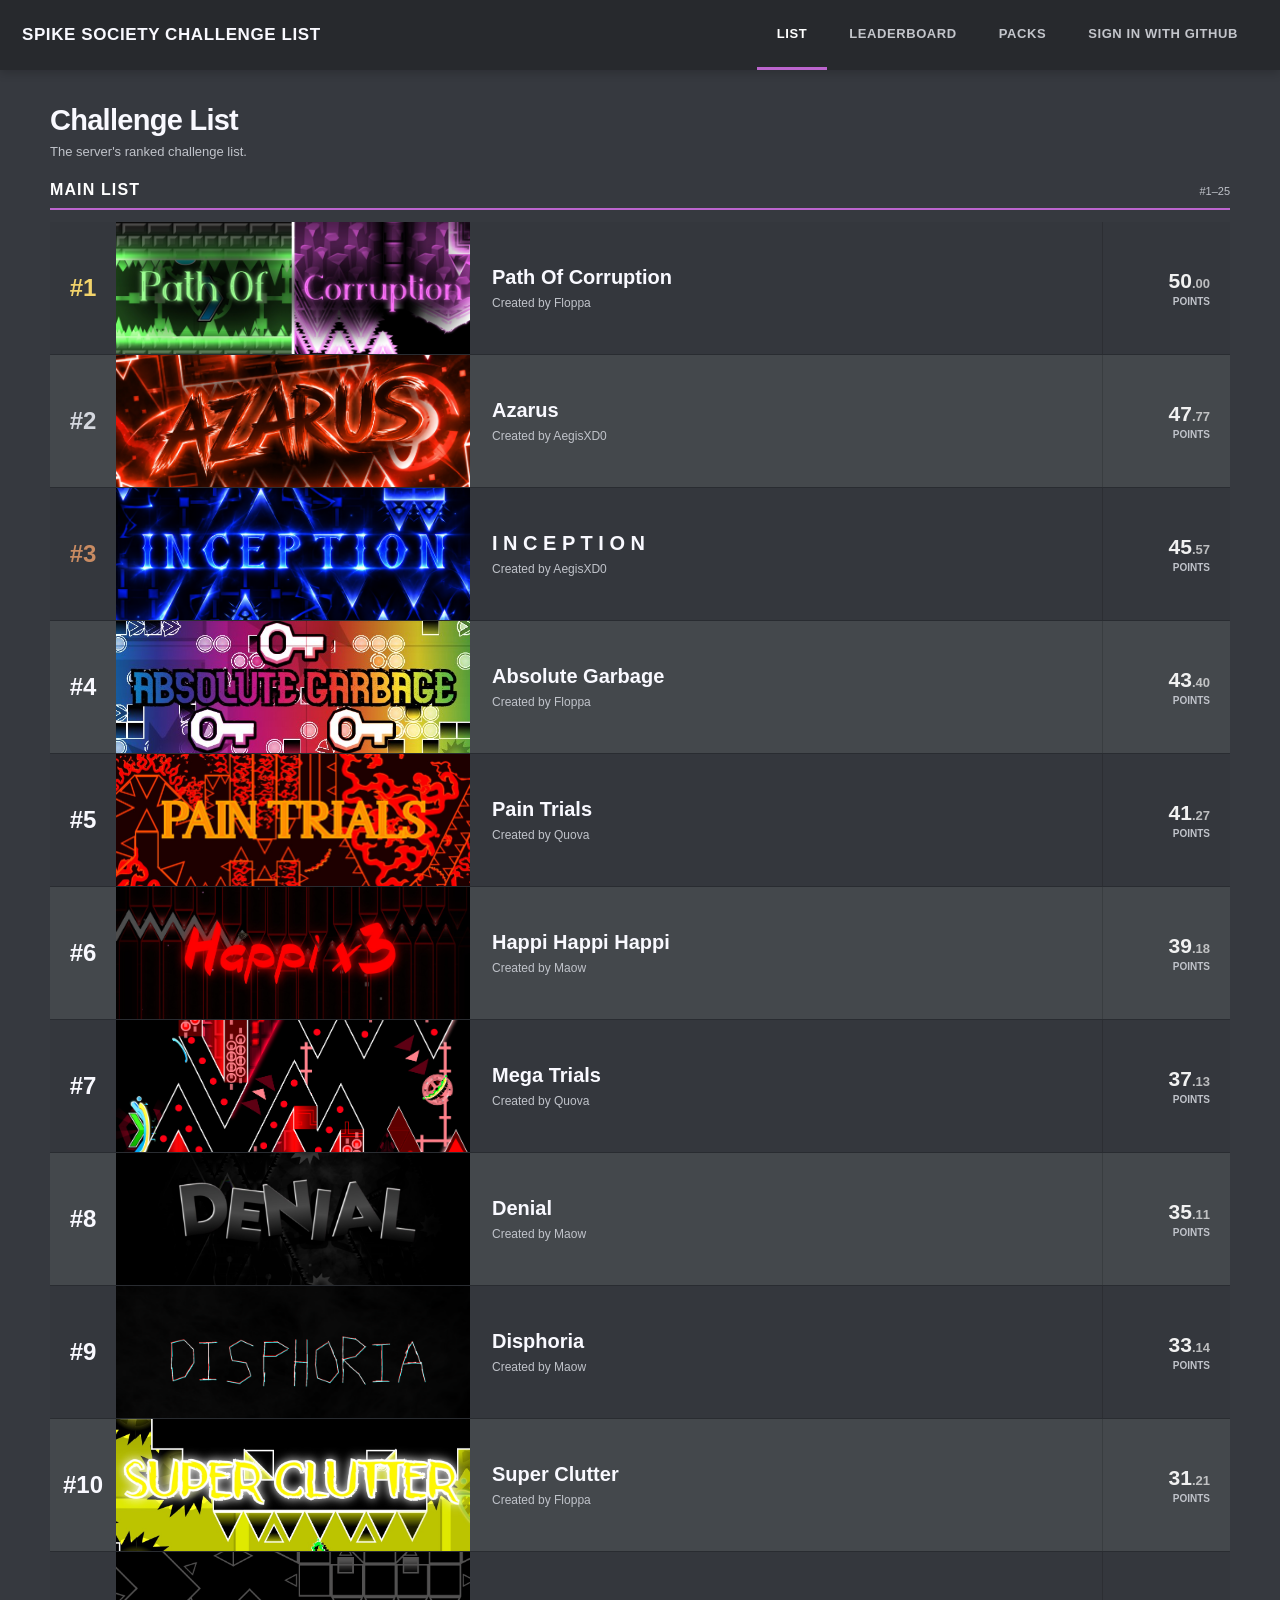
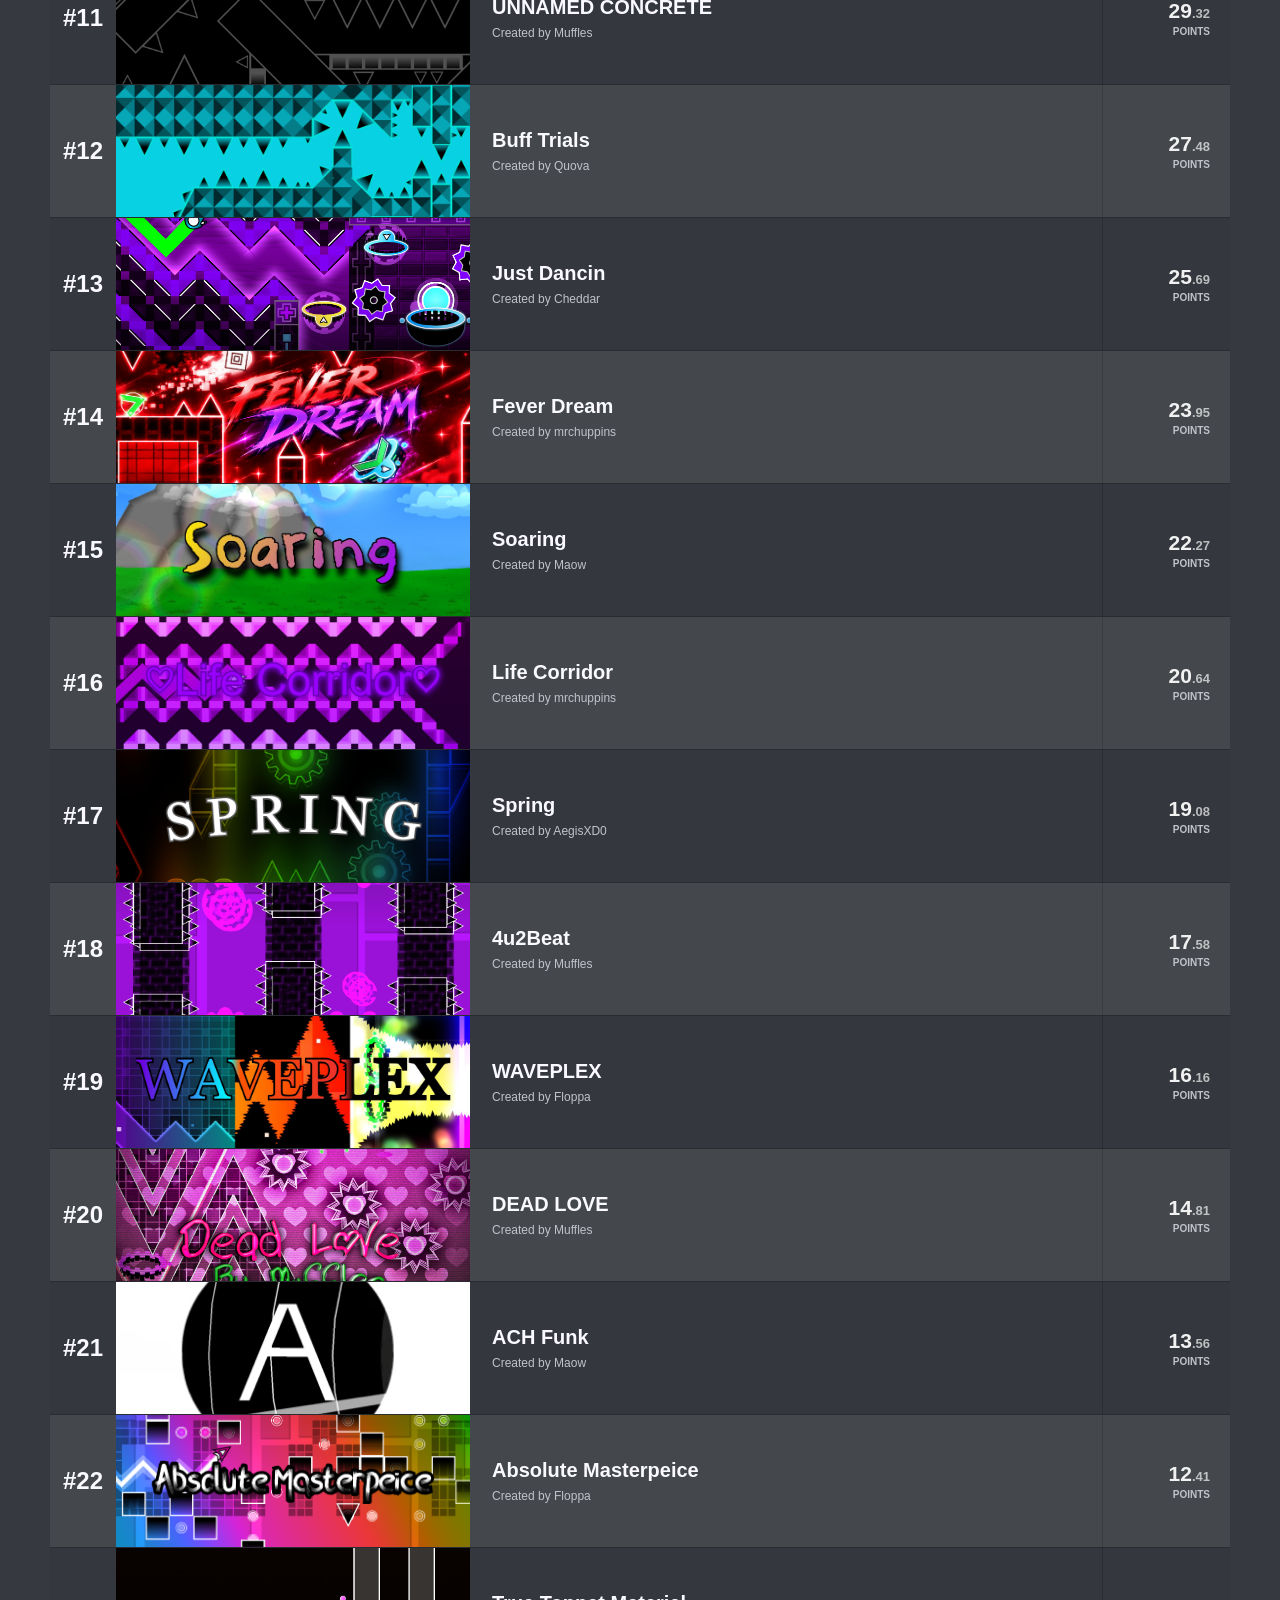
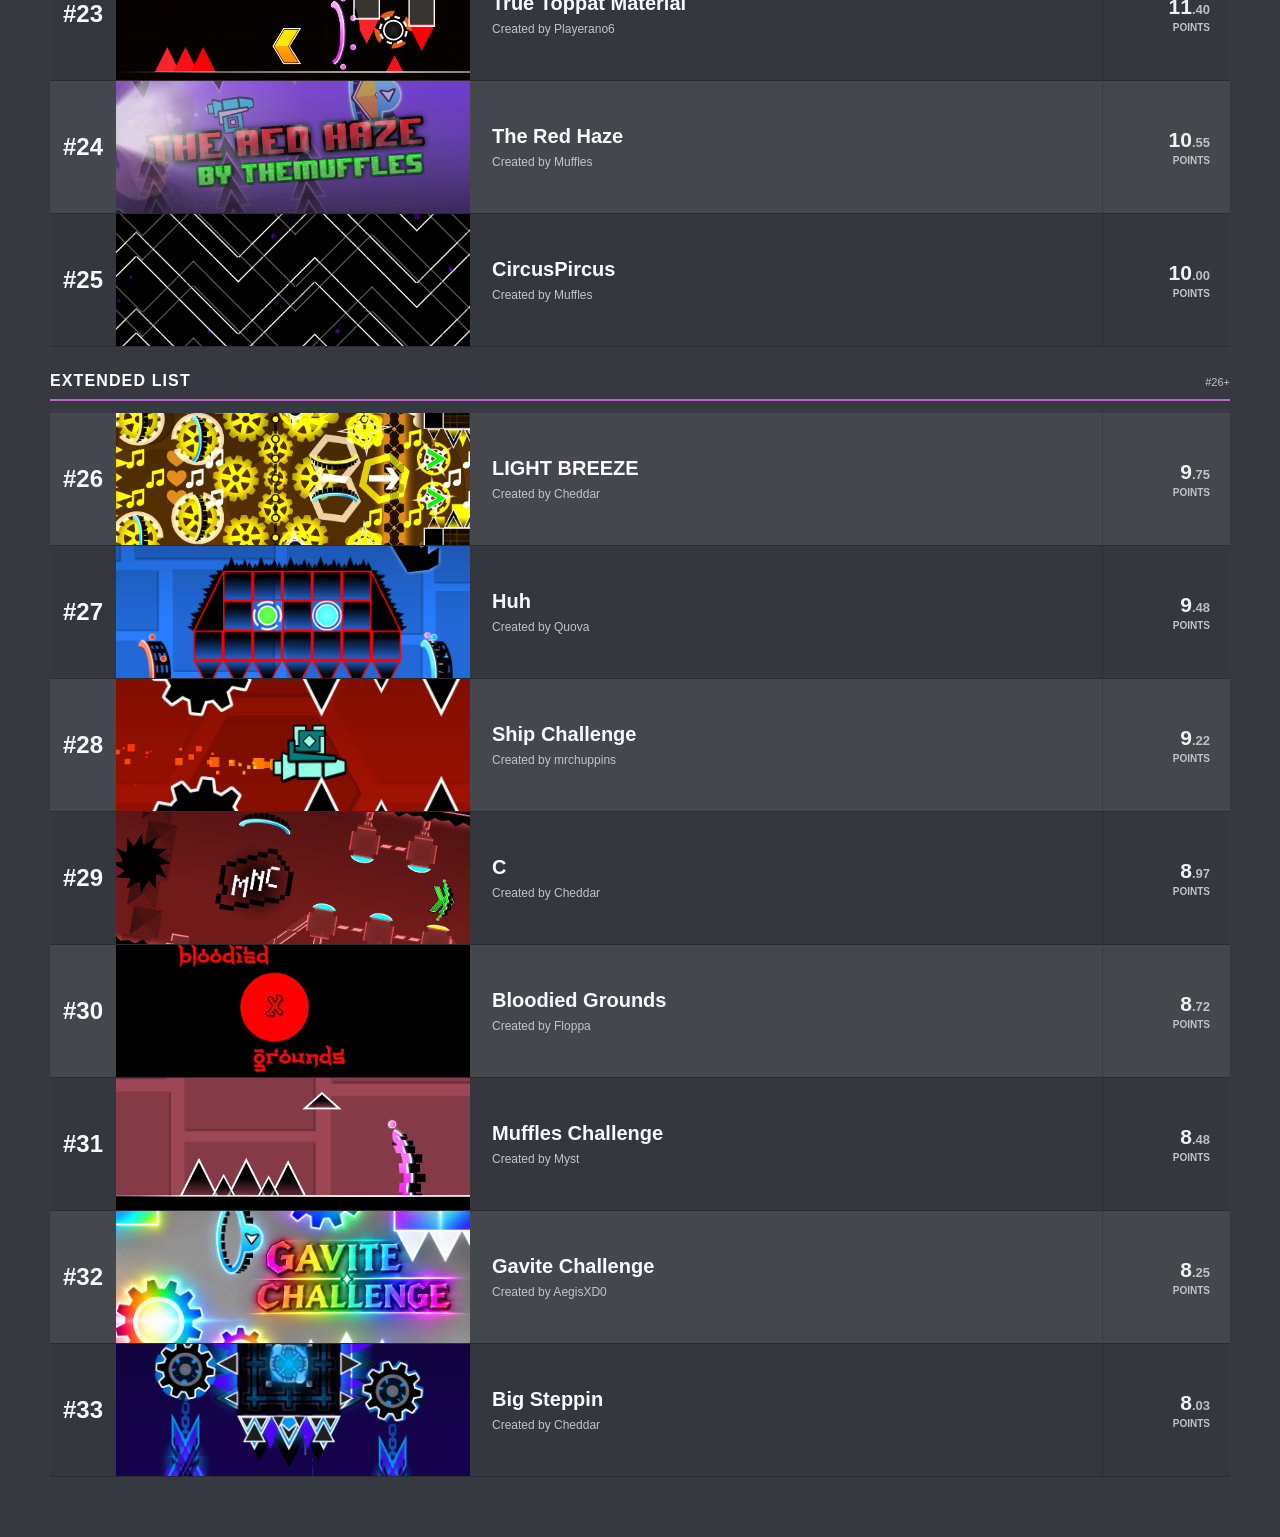
==== commit d054eedf: "site redo" ====
--- a/index.html
+++ b/index.html
@@ -4,6 +4,9 @@
   <meta charset="UTF-8">
   <meta name="viewport" content="width=device-width, initial-scale=1.0">
   <title>Spike Society Challenge List</title>
+  <link rel="preconnect" href="https://fonts.googleapis.com">
+  <link rel="preconnect" href="https://fonts.gstatic.com" crossorigin>
+  <link href="https://fonts.googleapis.com/css2?family=Montserrat:wght@400;500;600;700;800;900&display=swap" rel="stylesheet">
   <link rel="stylesheet" href="style.css">
 </head>
 <body>
--- a/style.css
+++ b/style.css
@@ -26,7 +26,7 @@
 .level-creator{color:var(--muted);font-size:13px}
 .level-side{padding:18px 20px;display:flex;align-items:center;justify-content:flex-end;border-left:1px solid var(--border)}
 .level-points{text-align:right;color:var(--blue);font-size:26px;font-weight:900}
-.level-points span{display:block;margin-top:3px;color:var(--muted-dark);font-size:10px;letter-spacing:1px}
+.level-points > .points-label{display:block;margin-top:3px;color:var(--muted-dark);font-size:10px;letter-spacing:1px}
 
 .leaderboard{overflow:hidden;border:1px solid var(--border);border-radius:6px}
 .player-card{min-height:76px;padding:0 24px;display:grid;grid-template-columns:78px 1fr auto;gap:12px;align-items:center;background:var(--panel);border-bottom:1px solid var(--border)}
@@ -45,7 +45,7 @@
 .detail-title-area{min-width:0;padding:24px 26px;display:flex;flex-direction:column;justify-content:center}.detail-title-area h1{margin:0;font-size:31px;overflow-wrap:anywhere}
 .detail-creator{margin-top:9px;color:var(--muted);font-size:14px}.detail-creator strong{color:#d7dbe1}
 .detail-points{padding:20px;display:flex;flex-direction:column;align-items:flex-end;justify-content:center;border-left:1px solid var(--border);color:var(--blue);font-size:30px;font-weight:900}
-.detail-points span{margin-top:4px;color:var(--muted-dark);font-size:10px;letter-spacing:1px}
+.detail-points > .points-label{margin-top:4px;color:var(--muted-dark);font-size:10px;letter-spacing:1px}
 
 .detail-grid{display:grid;grid-template-columns:minmax(0,1.8fr) minmax(260px,.75fr);gap:14px}
 .video-panel,.info-panel,.victors-panel{background:var(--panel);border:1px solid var(--border);border-radius:7px;overflow:hidden}
@@ -73,11 +73,11 @@
   main{width:min(100% - 18px,1120px);padding-top:24px}
   .level-card{min-height:105px;grid-template-columns:48px 125px minmax(0,1fr)}
   .level-rank{font-size:18px}.level-image-wrap{width:125px;height:105px}.level-info{padding:10px 12px}.level-name{margin-bottom:6px;font-size:17px}.level-creator{font-size:11px}
-  .level-side{grid-column:1/-1;min-height:42px;padding:7px 12px;border-left:0;border-top:1px solid var(--border)}.level-points{font-size:15px}.level-points span{display:inline;margin-left:4px}
+  .level-side{grid-column:1/-1;min-height:42px;padding:7px 12px;border-left:0;border-top:1px solid var(--border)}.level-points{font-size:15px}.level-points > .points-label{display:inline;margin-left:4px}
   .player-card{grid-template-columns:52px 1fr auto;padding:0 12px}
   .detail-hero{grid-template-columns:48px 125px minmax(0,1fr);min-height:110px}
   .detail-rank{font-size:19px}.detail-thumbnail-wrap{width:125px;height:110px}.detail-title-area{padding:10px 12px}.detail-title-area h1{font-size:19px}.detail-creator{font-size:11px}
-  .detail-points{grid-column:1/-1;min-height:48px;padding:8px 14px;flex-direction:row;gap:6px;align-items:center;justify-content:flex-end;border-left:0;border-top:1px solid var(--border);font-size:17px}.detail-points span{margin:0}
+  .detail-points{grid-column:1/-1;min-height:48px;padding:8px 14px;flex-direction:row;gap:6px;align-items:center;justify-content:flex-end;border-left:0;border-top:1px solid var(--border);font-size:17px}.detail-points > .points-label{margin:0}
   .detail-grid{grid-template-columns:1fr}.victor-row{grid-template-columns:48px 1fr}
 }
 
@@ -138,3 +138,276 @@
 .extended-list-divider small{color:#b5b6c5}
 .extended-list-complete{border-color:#6872a3;background:linear-gradient(95deg,#2b3049,#1b1c27);color:#c7d1ff}
 .extended-list-complete span{color:#c1c8e5}
+
+/* Decimal points: keep the whole-number value prominent, decimals quieter. */
+.points-number{display:inline!important;margin:0!important;color:inherit!important;font-size:inherit!important;font-weight:inherit!important;letter-spacing:normal!important;white-space:nowrap;font-variant-numeric:tabular-nums;}
+.points-fraction{display:inline!important;margin:0!important;color:inherit!important;font-size:.62em!important;font-weight:700!important;letter-spacing:0!important;opacity:.72;vertical-align:baseline;}
+
+/* Plain, straightforward presentation: intentionally avoids the glossy dashboard look. */
+:root{--background:#171717;--panel:#222;--panel-hover:#292929;--panel-light:#303030;--border:#444;--border-light:#555;--text:#eee;--muted:#aaa;--muted-dark:#888;--blue:#78a9d4;--gold:#d8bd69;--silver:#c5c5c5;--bronze:#bd8d68}
+html,body{background:#171717}
+body{background:#171717;font-family:Arial,Helvetica,sans-serif}
+.topbar{height:60px;background:#202020;border-bottom:1px solid #444;backdrop-filter:none}
+.brand{font-size:18px;font-weight:700;letter-spacing:0}
+.nav-button{font-weight:600;border-bottom-width:2px}
+main{padding-top:28px}
+.page-header h1{font-size:28px;font-weight:600}
+.level-card{border-radius:2px;background:#222;transition:background .12s ease;border-color:#444}
+.level-card.rank-1,.level-card.rank-2,.level-card.rank-3{background:#222}
+.level-card:hover{transform:none;background:#2b2b2b;border-color:#666}
+.level-rank{font-size:23px;font-weight:700}
+.level-info{padding:17px 20px}
+.level-name{font-size:21px;font-weight:700}
+.level-points{font-size:22px;font-weight:700}
+.level-points>.points-label{letter-spacing:0;font-size:11px}
+.leaderboard{border-radius:2px}
+.player-card{background:#222}
+.player-card:hover{background:#2b2b2b}
+.player-rank,.player-name,.player-points{font-weight:600}
+.back-arrow{border-radius:3px;transition:background .12s ease}
+.back-arrow:hover{transform:none}
+.detail-hero,.video-panel,.info-panel,.victors-panel,.profile-completions{border-radius:2px}
+.detail-hero{background:#222}
+.detail-title-area h1{font-size:27px;font-weight:600}
+.panel-title{font-weight:700;letter-spacing:.4px}
+.info-label{letter-spacing:.3px}
+.youtube-button{letter-spacing:0}
+.victor-count{border-radius:3px}
+.pack-card{border-radius:2px;background:#222;border:1px solid #444;border-left:4px solid var(--pack-color);transition:background .12s ease}
+.pack-card:hover{transform:none;background:#2b2b2b;border-color:#666}
+.pack-card-info strong{font-size:20px;font-weight:700}
+.pack-card-info small{letter-spacing:.3px}
+.pack-detail-header{border-radius:2px;background:#222;border:1px solid #444;border-left:4px solid var(--pack-color)}
+.pack-detail-header h1{font-size:28px;font-weight:600}
+.pack-level{border-radius:2px;background:#222}
+.pack-level:hover{background:#2b2b2b}
+.pack-level img,.profile-level img{border-radius:0}
+.pack-tag{border-radius:2px;background:#292929}
+.pack-tag:hover{background:#333}
+.profile-stats>div{border-radius:2px;padding:18px}
+.profile-stats small{letter-spacing:.3px;font-weight:600}
+.profile-completions{border-radius:2px}
+.profile-level:hover{background:#2b2b2b}
+.main-list-complete{border-radius:2px;background:#292929;border-color:#75663d;color:#e3d49d}
+.position-history-table th{background:#252525}
+.position-history-table .history-up{background:rgba(30,90,45,.18)}
+.position-history-panel>.position-history-toggle:hover{background:#292929}
+.position-history-chevron{transition:none}
+.list-section-divider,.extended-list-divider,.extended-list-complete{border-radius:2px;background:#242424;border:1px solid #444;border-left:3px solid #7898b5;color:#ddd;letter-spacing:.5px}
+.list-section-divider small,.extended-list-divider small{color:#aaa}
+.error-message{border-radius:2px}
+@media(max-width:760px){main{padding-top:20px}}
+
+
+/* Plain section labels on the challenge list */
+.list-section-divider,
+.extended-list-divider {
+  display: flex;
+  align-items: baseline;
+  justify-content: space-between;
+  gap: 12px;
+  width: 100%;
+  padding: 0 0 9px;
+  margin: 24px 0 13px;
+  border: 0;
+  border-bottom: 1px solid #555;
+  border-radius: 0;
+  background: transparent;
+  color: #fff;
+  font-size: 16px;
+  font-weight: 700;
+  letter-spacing: .4px;
+}
+.list-section-divider:first-child { margin-top: 0; }
+.list-section-divider small,
+.extended-list-divider small {
+  color: #aaa;
+  font-size: 11px;
+  font-weight: 400;
+  letter-spacing: 0;
+}
+
+/* Both completionist awards use the same appearance. */
+.extended-list-complete {
+  border-color: #75663d;
+  background: #292929;
+  color: #e3d49d;
+}
+.extended-list-complete span { color: #eee0bd; }
+
+/* Final neutral theme adjustments */
+:root{--background:#141414;--panel:#202020;--panel-hover:#282828;--panel-light:#292929;--border:#3d3d3d;--border-light:#505050;--text:#f1f1f1;--muted:#b4b4b4;--muted-dark:#929292;--blue:#f1f1f1}
+.level-points,.player-points,.detail-points,.profile-level>strong,.blue-value,.victor-count,.pack-number,.profile-stats>div:nth-child(2) strong{color:#f1f1f1!important}
+.profile-stats>div:nth-child(2) .points-fraction{color:inherit!important}
+.profile-awards{display:grid;gap:9px;margin:12px 0 20px}
+.profile-awards .main-list-complete,.profile-awards .extended-list-complete{min-height:0;margin:0;padding:10px 15px;border:1px solid #75663d;border-radius:2px;background:#292929;color:#e3d49d;font-size:15px;line-height:1.25}
+.profile-awards .extended-list-complete{border-color:#6872a3;background:#292929;color:#c7d1ff}
+.profile-awards .main-list-complete span,.profile-awards .extended-list-complete span{display:block;margin-top:3px;color:#dedede;font-size:12px;font-weight:400}
+.legacy-list-divider{margin-top:24px}
+.legacy-level-card{cursor:default}
+.legacy-level-card .level-info{grid-column:auto}
+
+/* Keep typography consistent across every page and component. */
+*, *::before, *::after { font-family: Arial, Helvetica, sans-serif !important; }
+
+/* Completionist awards share one typographic scale and weight. */
+.profile-awards .main-list-complete,
+.profile-awards .extended-list-complete {
+  font-family: Arial, Helvetica, sans-serif;
+  font-size: 14px;
+  font-weight: 700;
+  line-height: 1.3;
+}
+.profile-awards .main-list-complete span,
+.profile-awards .extended-list-complete span {
+  font-family: Arial, Helvetica, sans-serif;
+  font-size: 12px;
+  font-weight: 400;
+  line-height: 1.35;
+}
+
+
+/* Pointercrate-inspired presentation layer — original Spike Society behavior is unchanged. */
+:root {
+  --background: #36393f;
+  --panel: #34373d;
+  --panel-hover: #41454c;
+  --panel-light: #44484c;
+  --border: #292c31;
+  --border-light: #555a63;
+  --text: #f9f9ff;
+  --muted: #c0c3ca;
+  --muted-dark: #9da2ac;
+  --blue: #bc65ce;
+  --gold: #f2d36b;
+  --silver: #d5d8df;
+  --bronze: #c98b62;
+}
+html, body { background: #36393f; }
+body {
+  color: #f9f9ff;
+  background: #36393f;
+  font-family: "Montserrat", Arial, sans-serif;
+}
+*, *::before, *::after { font-family: "Montserrat", Arial, sans-serif; }
+.topbar {
+  height: 70px;
+  padding: 0 max(22px, calc((100vw - 1240px) / 2));
+  background: #27292d;
+  border: 0;
+  box-shadow: 0 3px 9px rgba(0,0,0,.18);
+  backdrop-filter: none;
+}
+.brand { font-size: 17px; font-weight: 800; letter-spacing: .035em; }
+.tabs { gap: 2px; }
+.nav-button {
+  padding: 0 20px;
+  color: #c3c5cb;
+  font-size: 13px;
+  font-weight: 700;
+  letter-spacing: .045em;
+  border-bottom: 3px solid transparent;
+}
+.nav-button:hover { color: #fff; background: rgba(255,255,255,.035); }
+.nav-button.active { color: #fff; border-bottom-color: #bc65ce; }
+main { width: min(1180px, calc(100% - 36px)); padding-top: 34px; }
+.page-header { margin-bottom: 22px; }
+.page-header h1 { font-size: 29px; font-weight: 800; letter-spacing: -.025em; }
+.page-header p { color: #c0c3ca; font-size: 13px; }
+
+/* The list uses Pointercrate-like flat, alternating rows. */
+.level-card {
+  min-height: 132px;
+  margin: 0;
+  grid-template-columns: 66px minmax(190px, 30%) minmax(0,1fr) 128px;
+  border: 0;
+  border-bottom: 1px solid #292c31;
+  border-radius: 0;
+  background: #34373d;
+  transition: background .12s ease;
+}
+.level-card:nth-of-type(even) { background: #44484c; }
+.level-card.rank-1, .level-card.rank-2, .level-card.rank-3 { background: #34373d; }
+.level-card.rank-1:nth-of-type(even), .level-card.rank-2:nth-of-type(even), .level-card.rank-3:nth-of-type(even) { background: #44484c; }
+.level-card:hover { transform: none; background: #50545c; border-color: #292c31; }
+.level-rank { color: #f9f9ff; font-size: 24px; font-weight: 800; }
+.level-card.rank-1 .level-rank { color: var(--gold); }
+.level-card.rank-2 .level-rank { color: var(--silver); }
+.level-card.rank-3 .level-rank { color: var(--bronze); }
+.level-image-wrap { width: 100%; height: 132px; background: #202226; }
+.level-image { object-fit: cover; }
+.level-info { padding: 16px 22px; }
+.level-name { margin-bottom: 7px; font-size: 20px; font-weight: 800; }
+.level-creator { color: #c0c3ca; font-size: 12px; }
+.level-side { padding: 14px 20px; border-left: 1px solid rgba(0,0,0,.15); }
+.level-points { color: #f9f9ff; font-size: 21px; font-weight: 800; }
+.level-points > .points-label { color: #c0c3ca; font-size: 10px; }
+.list-section-divider, .extended-list-divider {
+  margin: 25px 0 12px;
+  padding: 0 0 9px;
+  border-bottom: 2px solid #bc65ce;
+  color: #fff;
+  font-size: 16px;
+  font-weight: 800;
+  letter-spacing: .07em;
+}
+.list-section-divider small, .extended-list-divider small { color: #c0c3ca; }
+.legacy-list-divider { border-bottom-color: #858b96; }
+
+/* Pointercrate-like tables and content panels. */
+.leaderboard, .detail-hero, .video-panel, .info-panel, .victors-panel,
+.profile-completions, .pack-card, .pack-detail-header {
+  border-radius: 0;
+  border-color: #292c31;
+  box-shadow: none;
+}
+.leaderboard { border: 0; }
+.player-card {
+  min-height: 68px;
+  padding: 0 20px;
+  background: #34373d;
+  border-bottom: 1px solid #292c31;
+}
+.player-card:nth-child(even) { background: #44484c; }
+.player-card:hover { background: #50545c; }
+.player-name { font-size: 16px; font-weight: 700; }
+.player-points { color: #f9f9ff; font-size: 16px; }
+.detail-hero { background: #34373d; }
+.detail-title-area h1 { font-weight: 800; }
+.video-panel, .info-panel, .victors-panel { background: #34373d; }
+.panel-title { background: #27292d; color: #f9f9ff; font-size: 12px; }
+.info-row { border-bottom-color: #292c31; }
+.info-value { color: #f9f9ff; }
+.victor-row { border-bottom-color: #292c31; }
+.victor-row:hover { background: #41454c; }
+.youtube-button { background: #27292d; color: #d98ae6; border-top-color: #292c31; }
+.youtube-button:hover { background: #41454c; }
+.back-arrow { border-radius: 3px; background: #34373d; border-color: #555a63; }
+.back-arrow:hover { background: #44484c; border-color: #bc65ce; }
+.pack-card, .pack-level, .profile-level { background: #34373d; }
+.pack-card:hover, .pack-level:hover, .profile-level:hover { background: #44484c; }
+.pack-tag { background: #27292d; border-radius: 2px; }
+.profile-stats > div { border-radius: 0; background: #34373d; }
+.position-history-table th { background: #27292d; }
+.position-history-table tr { background: #34373d; }
+.position-history-table tr:nth-child(even) { background: #44484c; }
+.error-message { border-radius: 0; }
+
+/* Admin UI follows the same palette without changing controls or workflows. */
+.admin-panel { border-radius: 0 !important; border-color: #292c31 !important; background: #34373d !important; }
+.admin-panel .panel-title, .mod-group-heading { background: #27292d !important; }
+.admin-button { border-radius: 2px !important; }
+input, select, textarea { border-radius: 2px !important; }
+
+@media (max-width: 760px) {
+  .topbar { padding: 0 12px; }
+  .brand { font-size: 12px; }
+  .nav-button { padding: 0 10px; font-size: 10px; }
+  main { width: calc(100% - 18px); padding-top: 22px; }
+  .level-card { grid-template-columns: 42px 112px minmax(0,1fr); }
+  .level-image-wrap { width: 112px; height: 100px; }
+  .level-card { min-height: 100px; }
+  .level-info { padding: 9px 11px; }
+  .level-name { font-size: 15px; }
+  .level-side { border-left: 0; }
+}
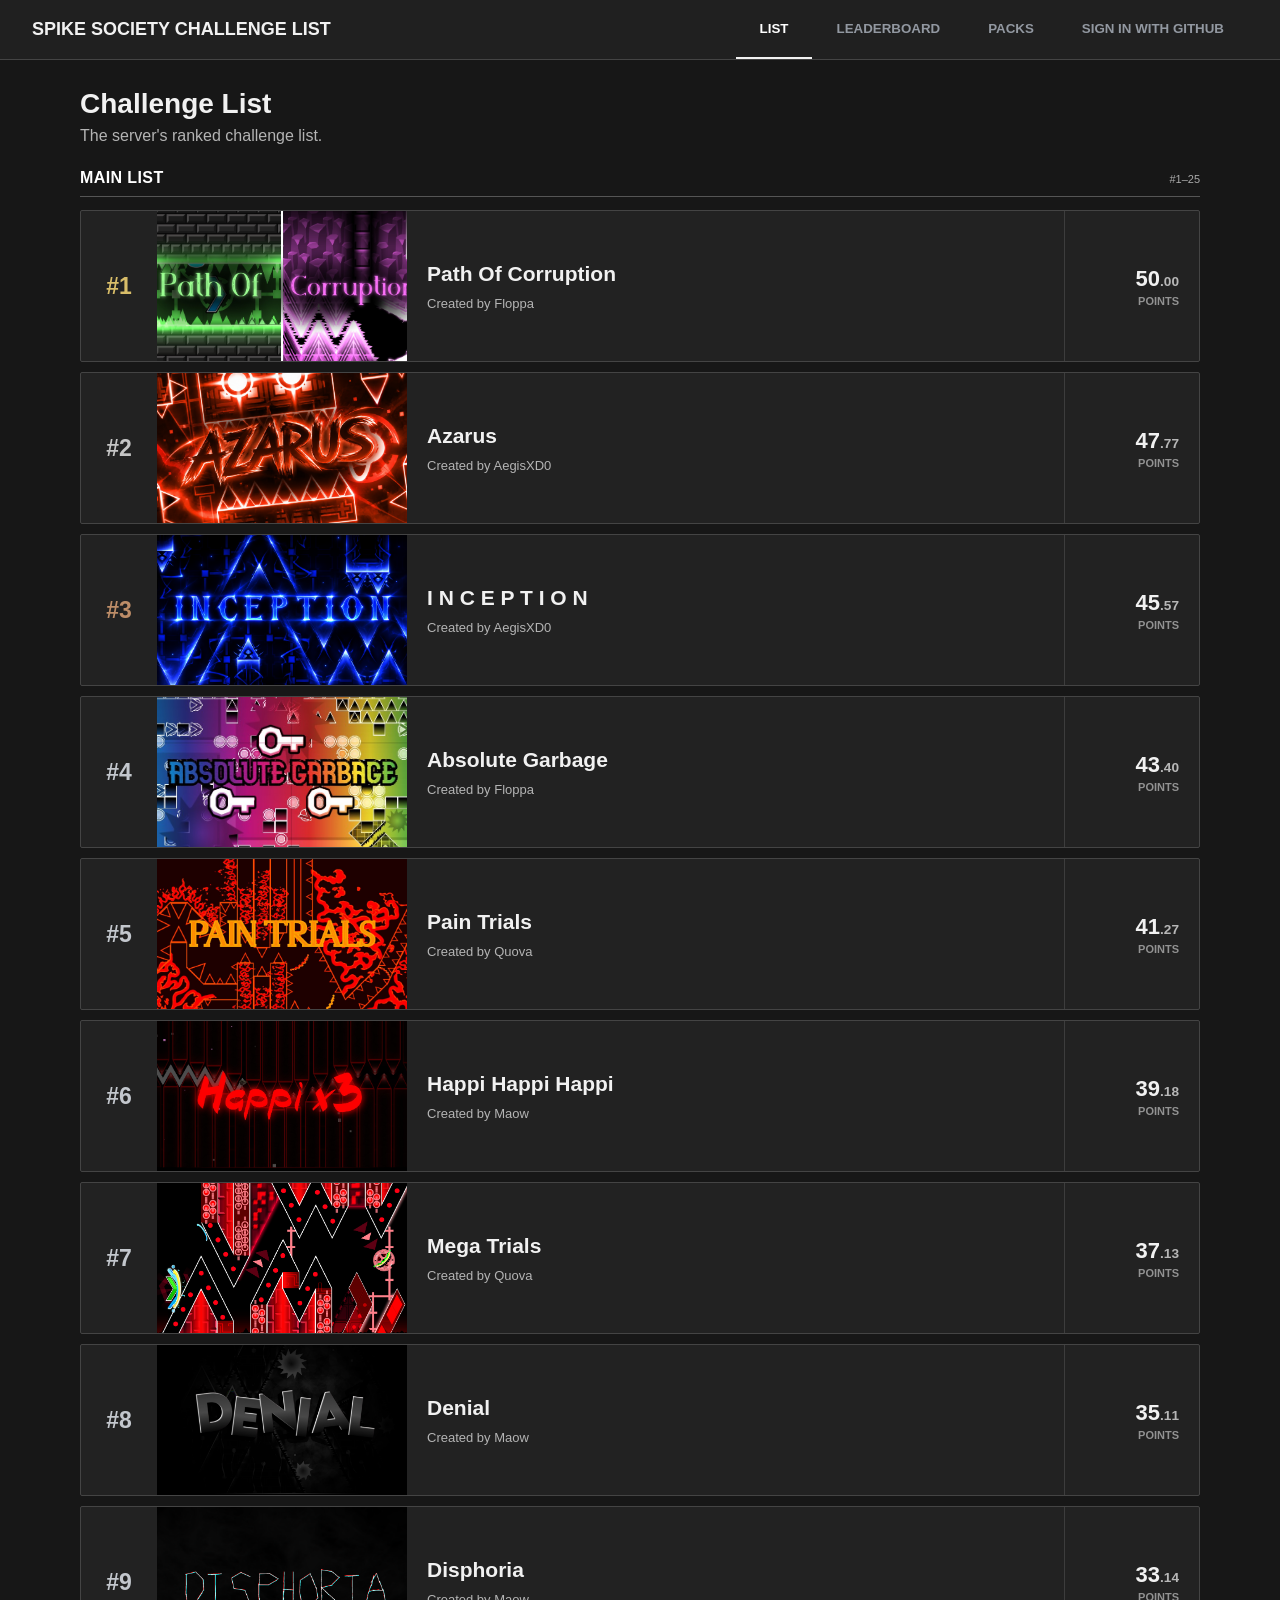
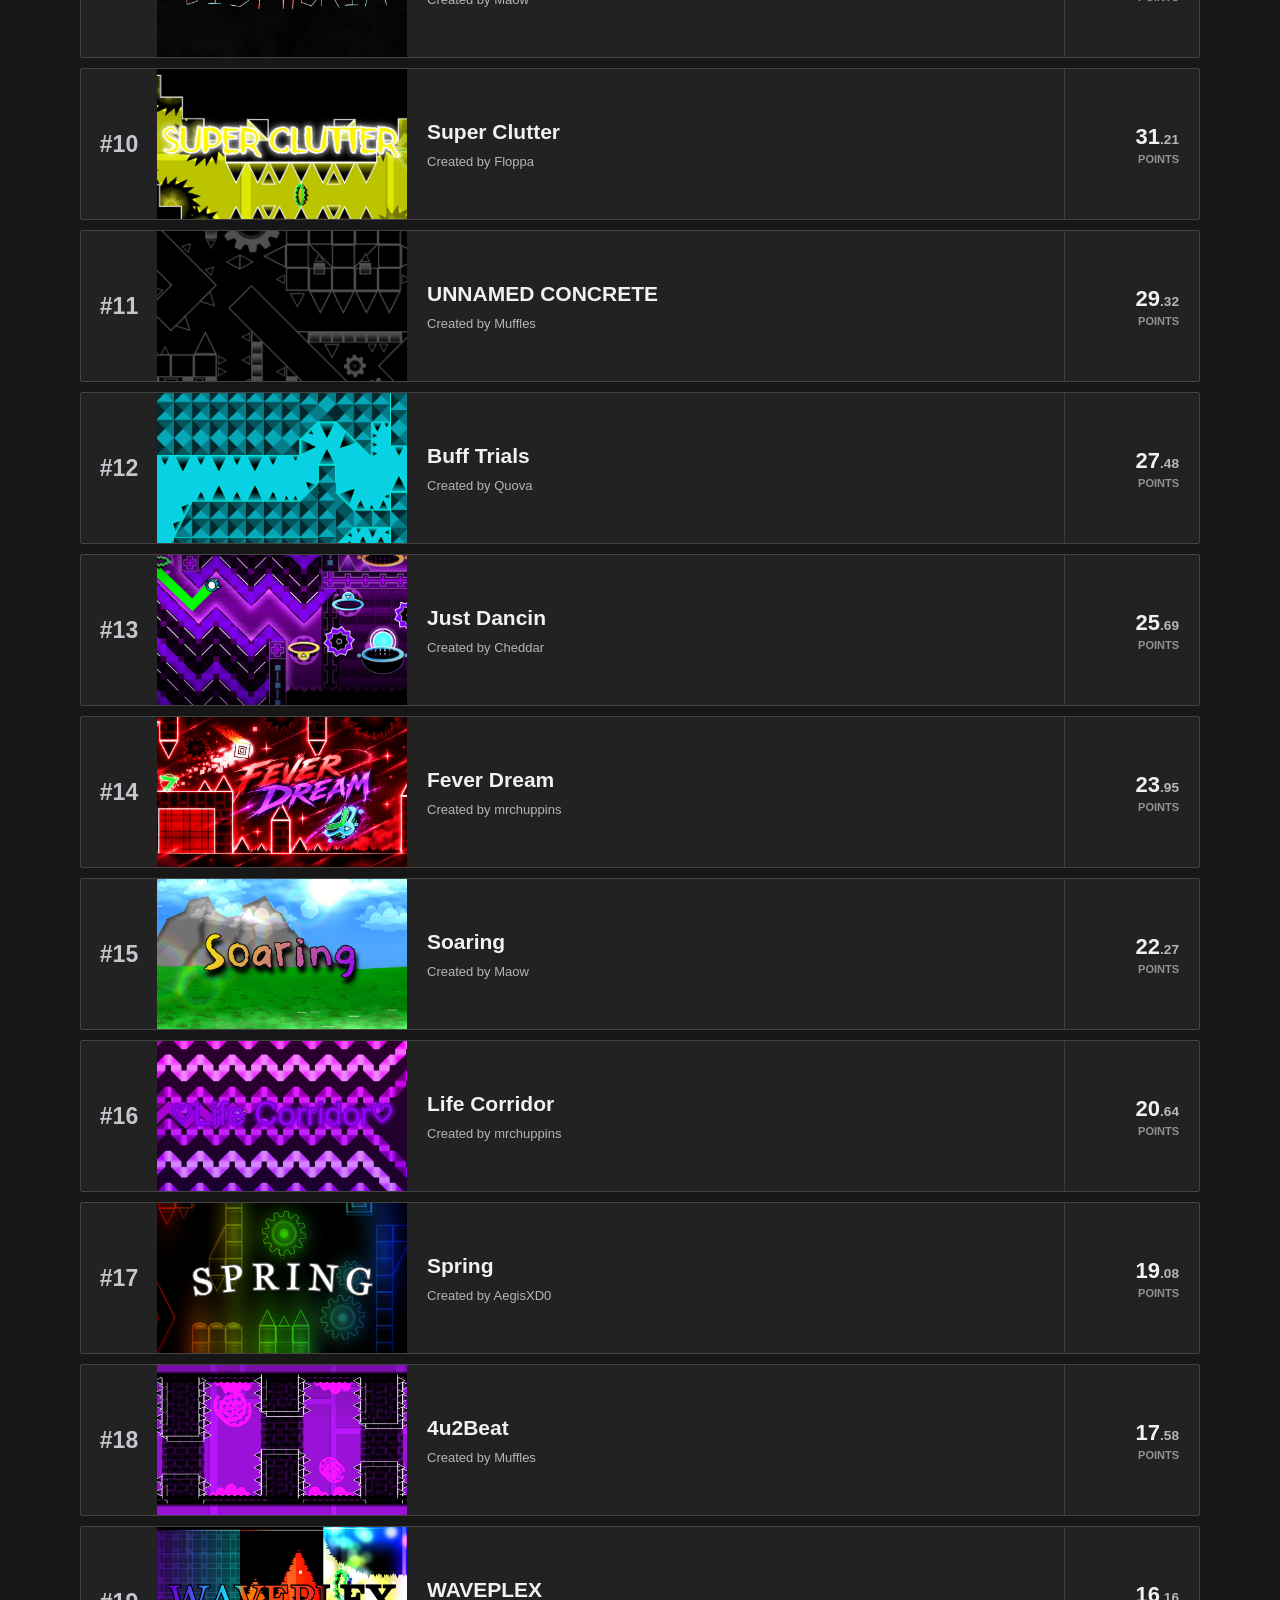
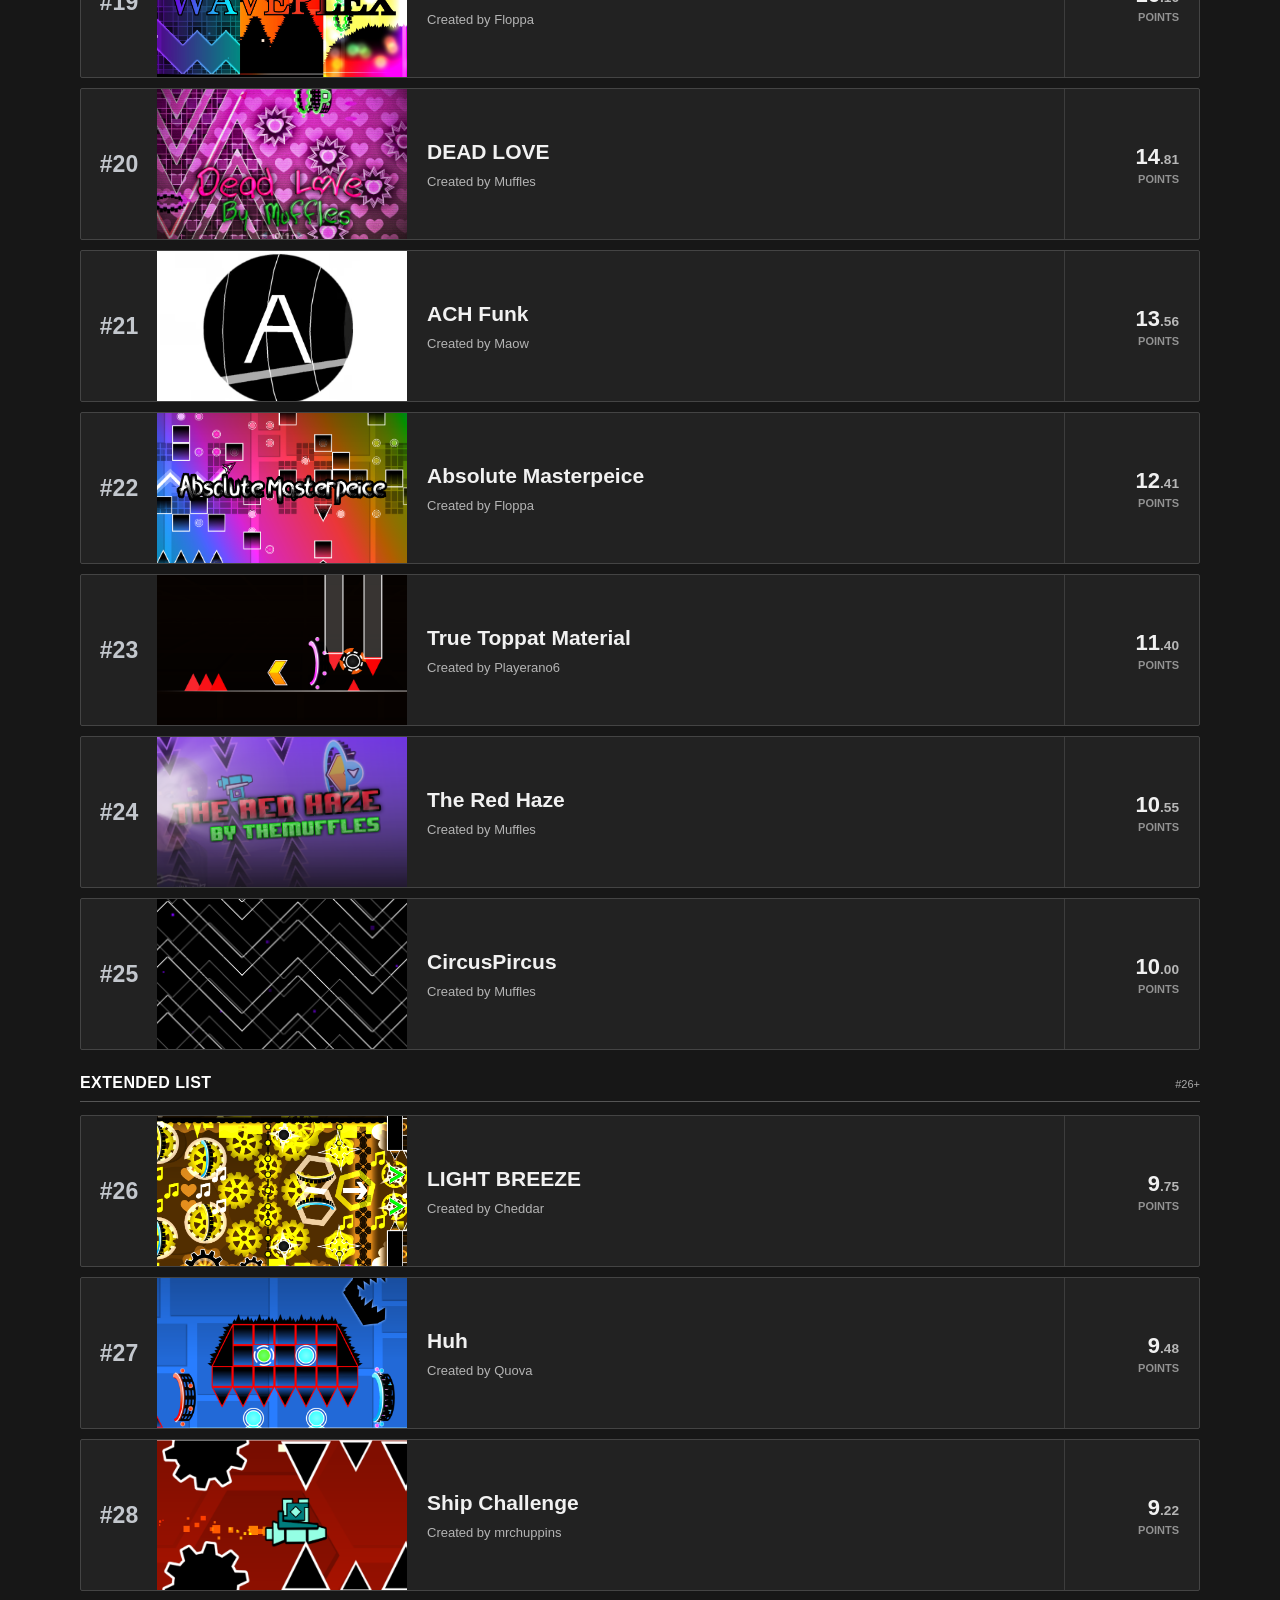
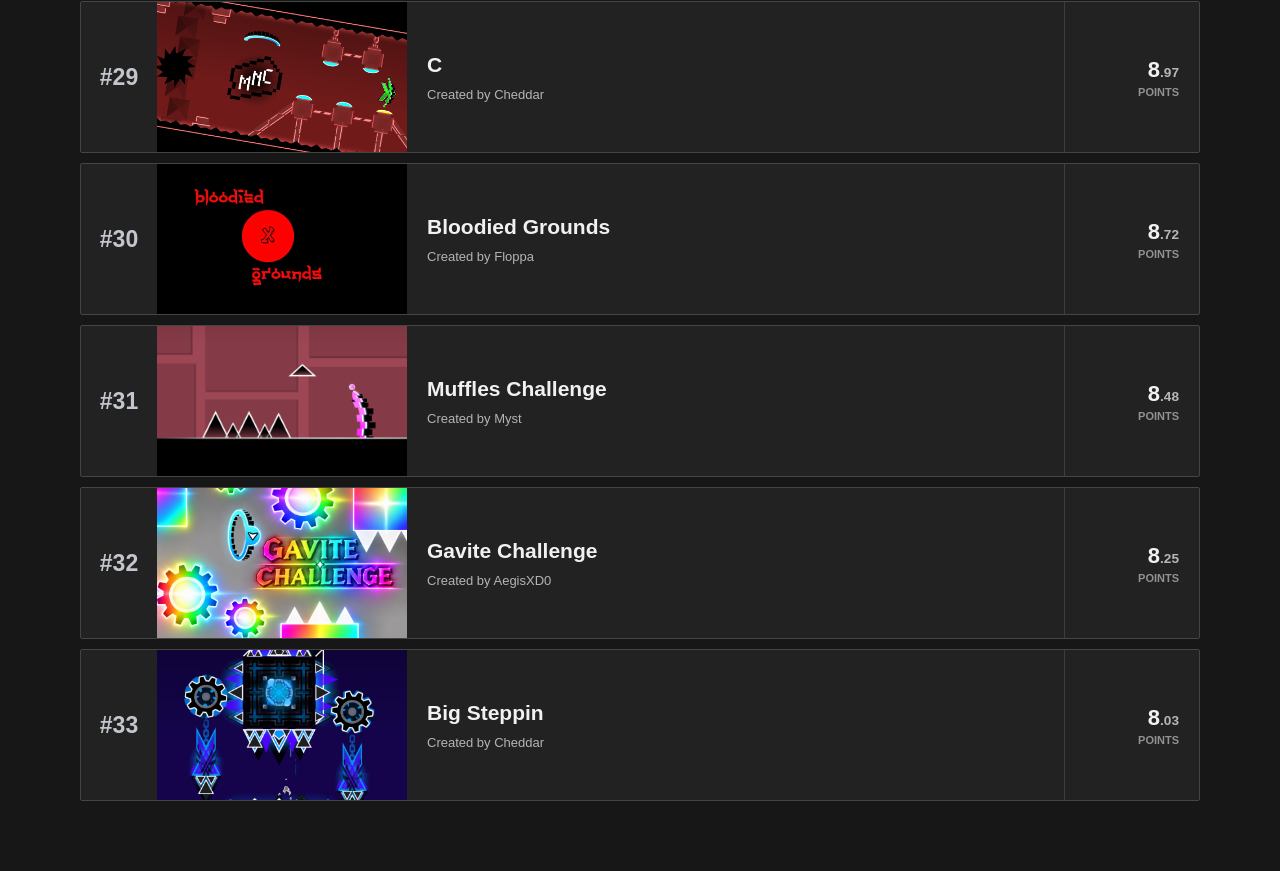
==== commit 15cdbc5a: "revert" ====
--- a/index.html
+++ b/index.html
@@ -4,9 +4,6 @@
   <meta charset="UTF-8">
   <meta name="viewport" content="width=device-width, initial-scale=1.0">
   <title>Spike Society Challenge List</title>
-  <link rel="preconnect" href="https://fonts.googleapis.com">
-  <link rel="preconnect" href="https://fonts.gstatic.com" crossorigin>
-  <link href="https://fonts.googleapis.com/css2?family=Montserrat:wght@400;500;600;700;800;900&display=swap" rel="stylesheet">
   <link rel="stylesheet" href="style.css">
 </head>
 <body>
--- a/style.css
+++ b/style.css
@@ -265,149 +265,3 @@
   font-weight: 400;
   line-height: 1.35;
 }
-
-
-/* Pointercrate-inspired presentation layer — original Spike Society behavior is unchanged. */
-:root {
-  --background: #36393f;
-  --panel: #34373d;
-  --panel-hover: #41454c;
-  --panel-light: #44484c;
-  --border: #292c31;
-  --border-light: #555a63;
-  --text: #f9f9ff;
-  --muted: #c0c3ca;
-  --muted-dark: #9da2ac;
-  --blue: #bc65ce;
-  --gold: #f2d36b;
-  --silver: #d5d8df;
-  --bronze: #c98b62;
-}
-html, body { background: #36393f; }
-body {
-  color: #f9f9ff;
-  background: #36393f;
-  font-family: "Montserrat", Arial, sans-serif;
-}
-*, *::before, *::after { font-family: "Montserrat", Arial, sans-serif; }
-.topbar {
-  height: 70px;
-  padding: 0 max(22px, calc((100vw - 1240px) / 2));
-  background: #27292d;
-  border: 0;
-  box-shadow: 0 3px 9px rgba(0,0,0,.18);
-  backdrop-filter: none;
-}
-.brand { font-size: 17px; font-weight: 800; letter-spacing: .035em; }
-.tabs { gap: 2px; }
-.nav-button {
-  padding: 0 20px;
-  color: #c3c5cb;
-  font-size: 13px;
-  font-weight: 700;
-  letter-spacing: .045em;
-  border-bottom: 3px solid transparent;
-}
-.nav-button:hover { color: #fff; background: rgba(255,255,255,.035); }
-.nav-button.active { color: #fff; border-bottom-color: #bc65ce; }
-main { width: min(1180px, calc(100% - 36px)); padding-top: 34px; }
-.page-header { margin-bottom: 22px; }
-.page-header h1 { font-size: 29px; font-weight: 800; letter-spacing: -.025em; }
-.page-header p { color: #c0c3ca; font-size: 13px; }
-
-/* The list uses Pointercrate-like flat, alternating rows. */
-.level-card {
-  min-height: 132px;
-  margin: 0;
-  grid-template-columns: 66px minmax(190px, 30%) minmax(0,1fr) 128px;
-  border: 0;
-  border-bottom: 1px solid #292c31;
-  border-radius: 0;
-  background: #34373d;
-  transition: background .12s ease;
-}
-.level-card:nth-of-type(even) { background: #44484c; }
-.level-card.rank-1, .level-card.rank-2, .level-card.rank-3 { background: #34373d; }
-.level-card.rank-1:nth-of-type(even), .level-card.rank-2:nth-of-type(even), .level-card.rank-3:nth-of-type(even) { background: #44484c; }
-.level-card:hover { transform: none; background: #50545c; border-color: #292c31; }
-.level-rank { color: #f9f9ff; font-size: 24px; font-weight: 800; }
-.level-card.rank-1 .level-rank { color: var(--gold); }
-.level-card.rank-2 .level-rank { color: var(--silver); }
-.level-card.rank-3 .level-rank { color: var(--bronze); }
-.level-image-wrap { width: 100%; height: 132px; background: #202226; }
-.level-image { object-fit: cover; }
-.level-info { padding: 16px 22px; }
-.level-name { margin-bottom: 7px; font-size: 20px; font-weight: 800; }
-.level-creator { color: #c0c3ca; font-size: 12px; }
-.level-side { padding: 14px 20px; border-left: 1px solid rgba(0,0,0,.15); }
-.level-points { color: #f9f9ff; font-size: 21px; font-weight: 800; }
-.level-points > .points-label { color: #c0c3ca; font-size: 10px; }
-.list-section-divider, .extended-list-divider {
-  margin: 25px 0 12px;
-  padding: 0 0 9px;
-  border-bottom: 2px solid #bc65ce;
-  color: #fff;
-  font-size: 16px;
-  font-weight: 800;
-  letter-spacing: .07em;
-}
-.list-section-divider small, .extended-list-divider small { color: #c0c3ca; }
-.legacy-list-divider { border-bottom-color: #858b96; }
-
-/* Pointercrate-like tables and content panels. */
-.leaderboard, .detail-hero, .video-panel, .info-panel, .victors-panel,
-.profile-completions, .pack-card, .pack-detail-header {
-  border-radius: 0;
-  border-color: #292c31;
-  box-shadow: none;
-}
-.leaderboard { border: 0; }
-.player-card {
-  min-height: 68px;
-  padding: 0 20px;
-  background: #34373d;
-  border-bottom: 1px solid #292c31;
-}
-.player-card:nth-child(even) { background: #44484c; }
-.player-card:hover { background: #50545c; }
-.player-name { font-size: 16px; font-weight: 700; }
-.player-points { color: #f9f9ff; font-size: 16px; }
-.detail-hero { background: #34373d; }
-.detail-title-area h1 { font-weight: 800; }
-.video-panel, .info-panel, .victors-panel { background: #34373d; }
-.panel-title { background: #27292d; color: #f9f9ff; font-size: 12px; }
-.info-row { border-bottom-color: #292c31; }
-.info-value { color: #f9f9ff; }
-.victor-row { border-bottom-color: #292c31; }
-.victor-row:hover { background: #41454c; }
-.youtube-button { background: #27292d; color: #d98ae6; border-top-color: #292c31; }
-.youtube-button:hover { background: #41454c; }
-.back-arrow { border-radius: 3px; background: #34373d; border-color: #555a63; }
-.back-arrow:hover { background: #44484c; border-color: #bc65ce; }
-.pack-card, .pack-level, .profile-level { background: #34373d; }
-.pack-card:hover, .pack-level:hover, .profile-level:hover { background: #44484c; }
-.pack-tag { background: #27292d; border-radius: 2px; }
-.profile-stats > div { border-radius: 0; background: #34373d; }
-.position-history-table th { background: #27292d; }
-.position-history-table tr { background: #34373d; }
-.position-history-table tr:nth-child(even) { background: #44484c; }
-.error-message { border-radius: 0; }
-
-/* Admin UI follows the same palette without changing controls or workflows. */
-.admin-panel { border-radius: 0 !important; border-color: #292c31 !important; background: #34373d !important; }
-.admin-panel .panel-title, .mod-group-heading { background: #27292d !important; }
-.admin-button { border-radius: 2px !important; }
-input, select, textarea { border-radius: 2px !important; }
-
-@media (max-width: 760px) {
-  .topbar { padding: 0 12px; }
-  .brand { font-size: 12px; }
-  .nav-button { padding: 0 10px; font-size: 10px; }
-  main { width: calc(100% - 18px); padding-top: 22px; }
-  .level-card { grid-template-columns: 42px 112px minmax(0,1fr); }
-  .level-image-wrap { width: 112px; height: 100px; }
-  .level-card { min-height: 100px; }
-  .level-info { padding: 9px 11px; }
-  .level-name { font-size: 15px; }
-  .level-side { border-left: 0; }
-}
